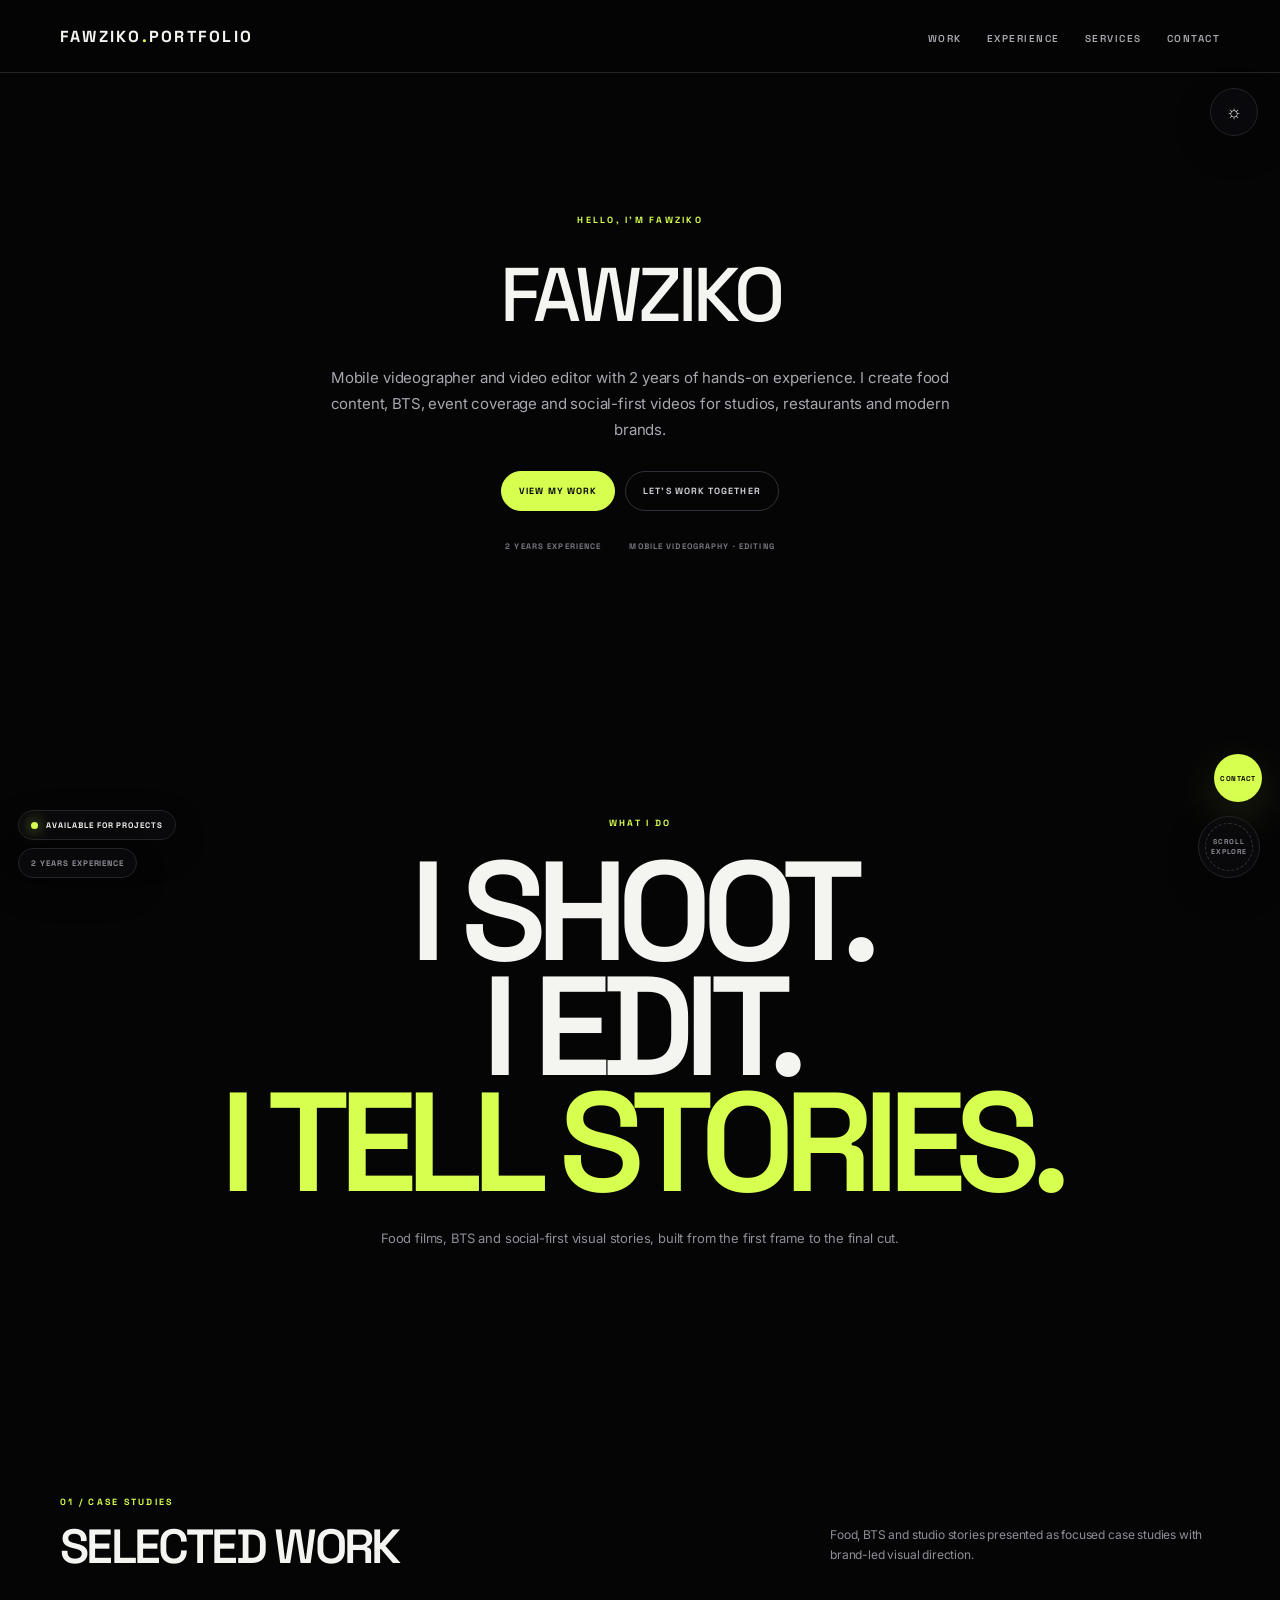
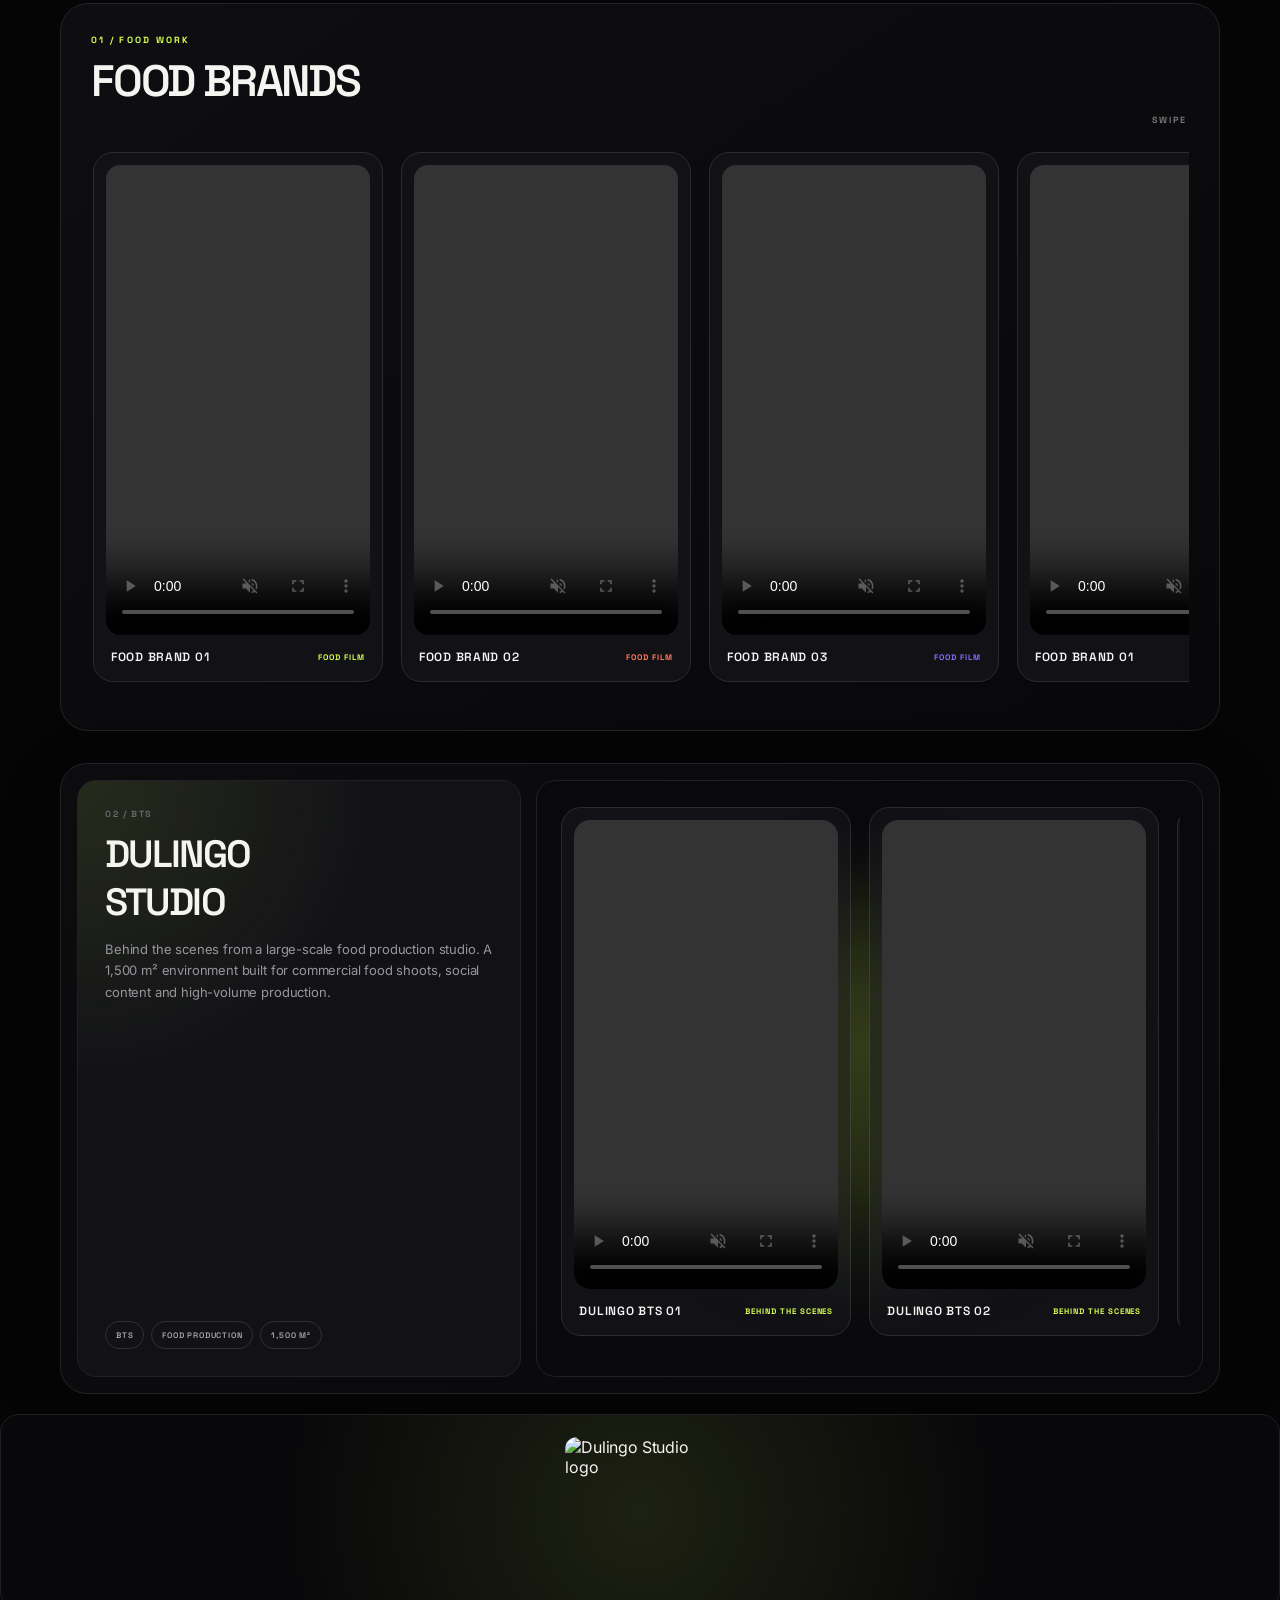
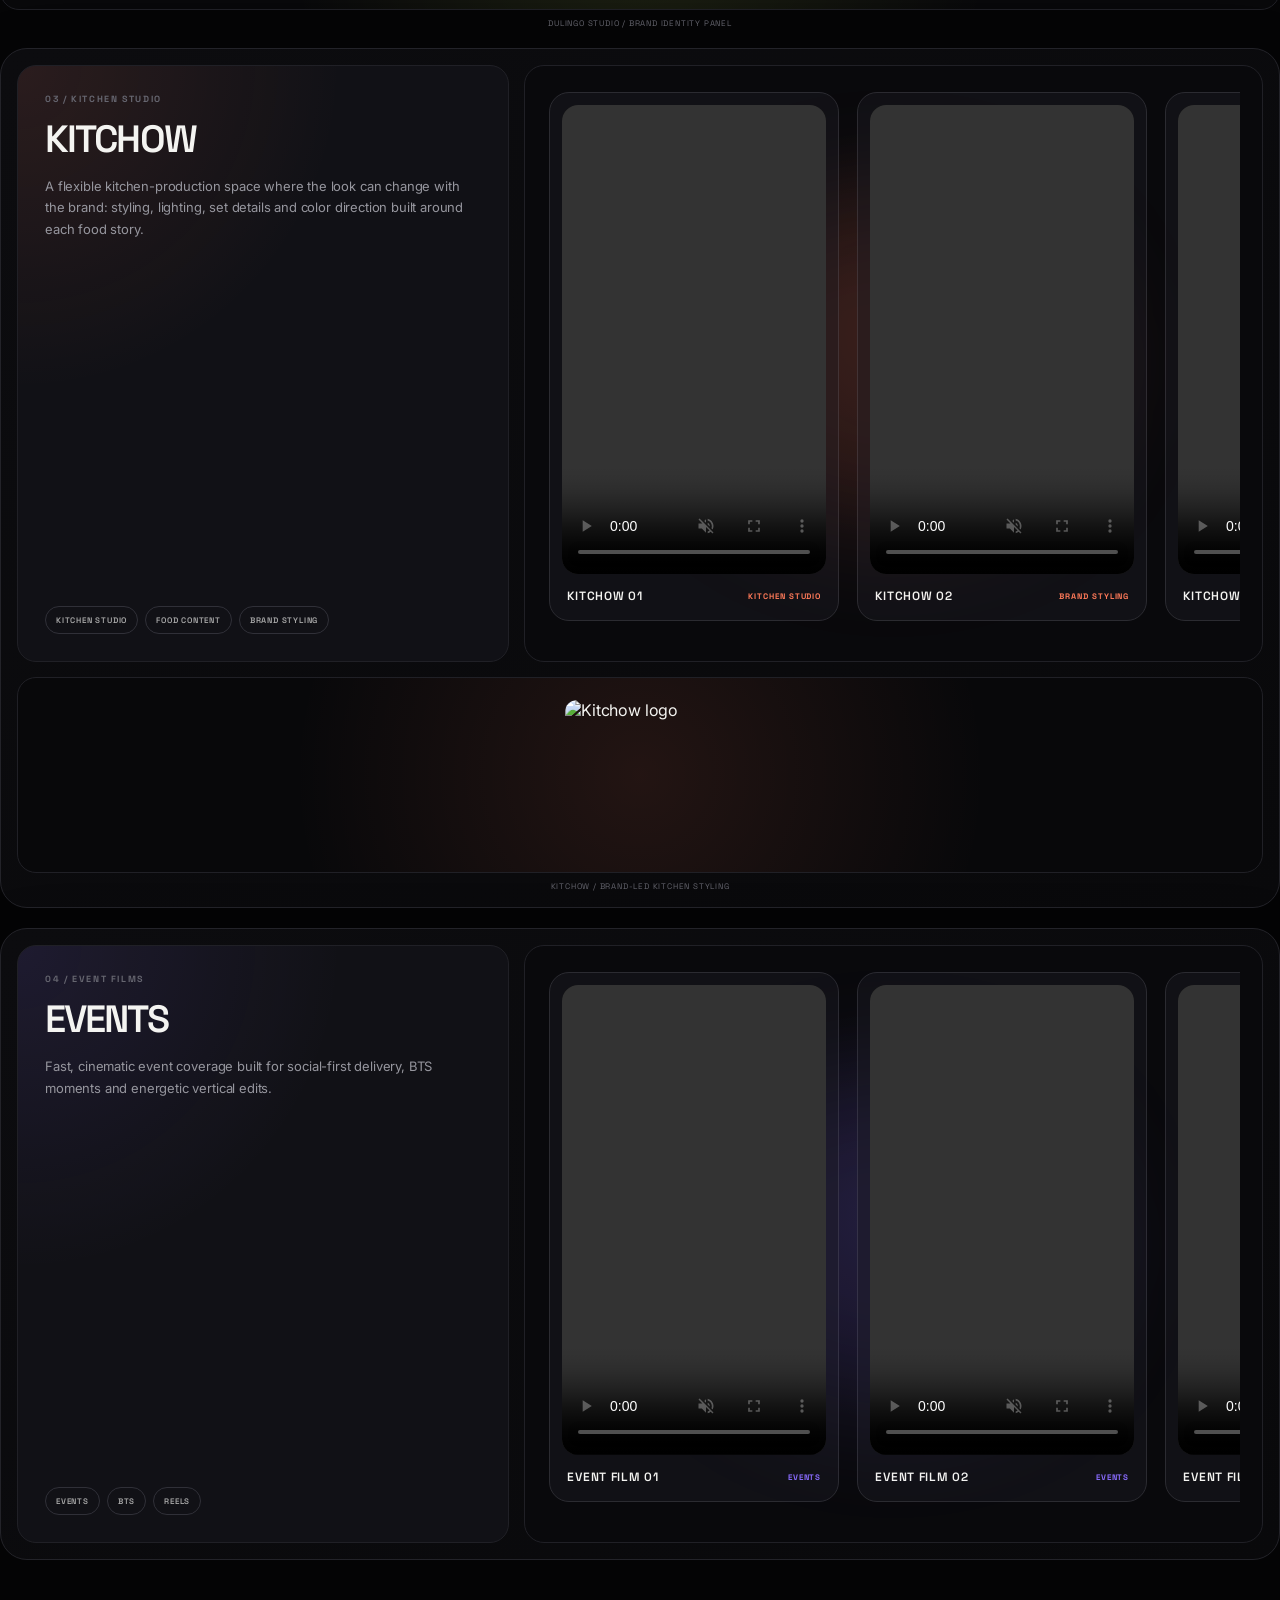
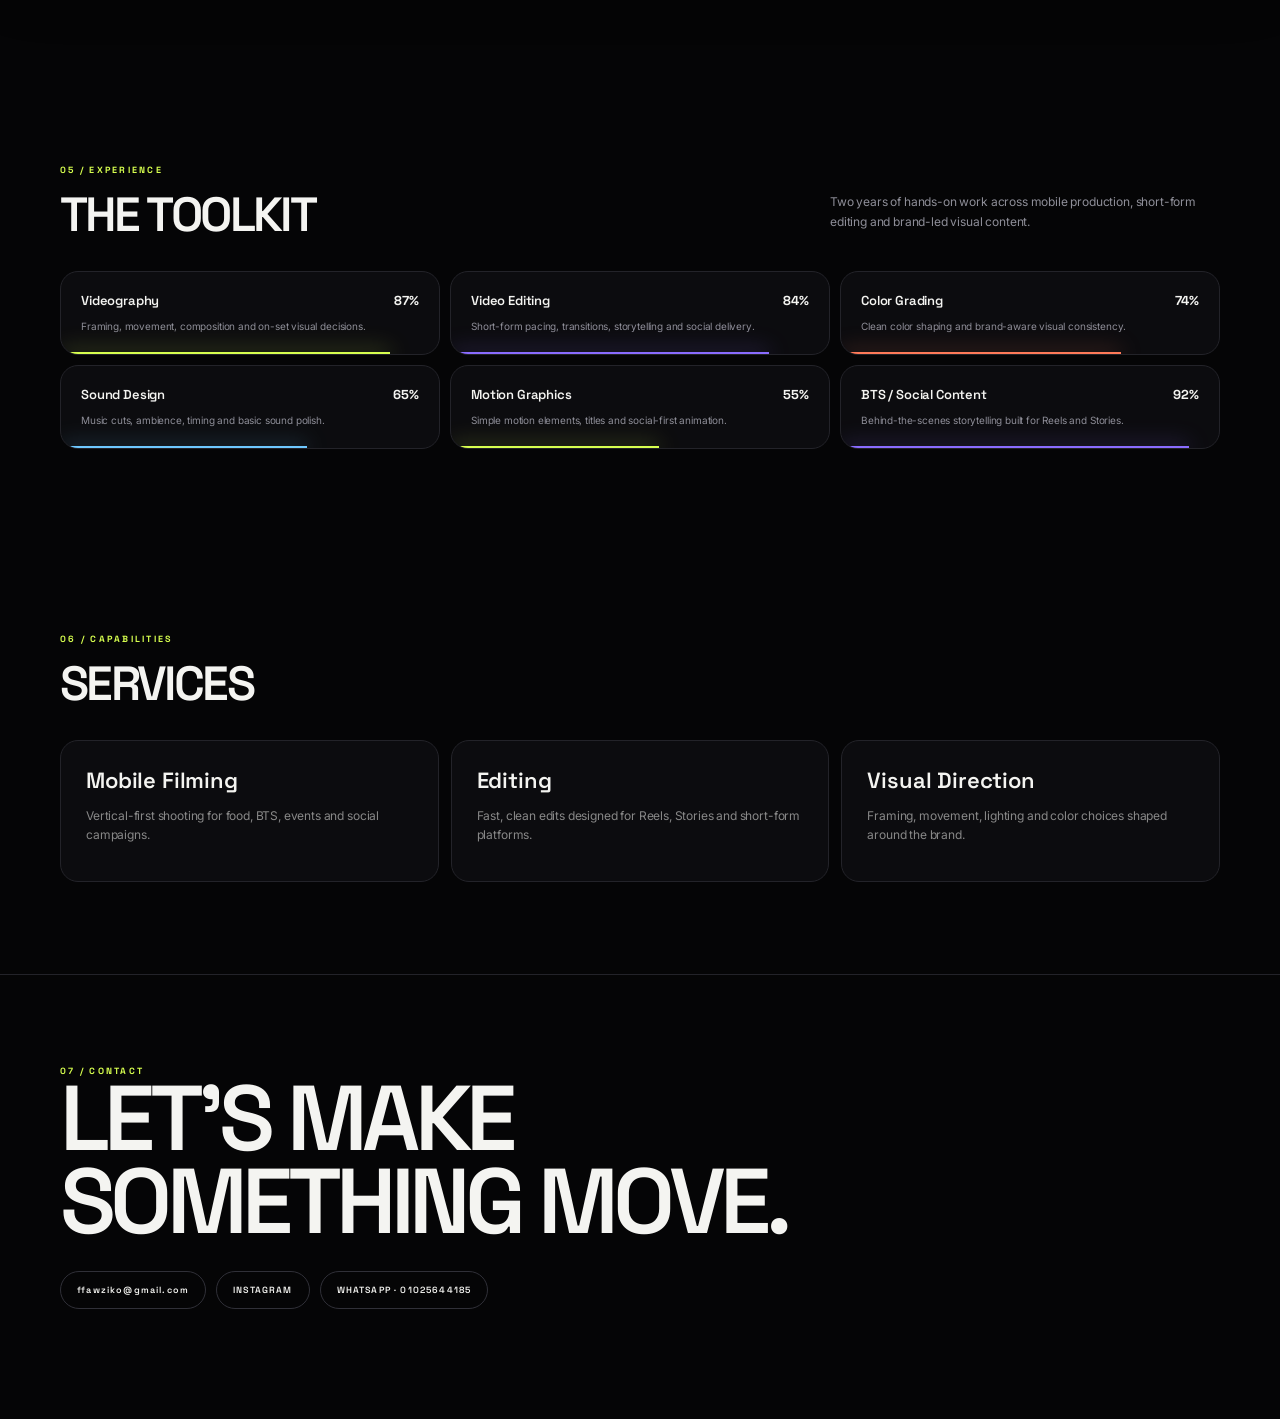
==== index_kitchow_fixed.html @ c3f1c609 "Add files via upload" ====
<!doctype html>
<html lang="en">
<head>
<meta charset="utf-8">
<meta name="viewport" content="width=device-width,initial-scale=1,viewport-fit=cover">
<meta name="theme-color" content="#050506">
<title>FAWZIKO.PORTFOLIO | Visual Creator</title>
<style>
@import url('https://fonts.googleapis.com/css2?family=Inter:wght@400;500;600;700&family=Space+Grotesk:wght@400;500;600;700&display=swap');
:root{--bg:#050506;--surface:#0c0c0f;--surface2:#111116;--line:#232329;--text:#f4f4f1;--muted:#8e8e98;--acid:#d7ff4f;--violet:#8a6cff;--brand:#d7ff4f;--brand-soft:rgba(215,255,79,.10)}
*{box-sizing:border-box}html{scroll-behavior:smooth;background:#050506}body{margin:0;background:#050506;color:var(--text);font-family:"Inter",Arial,sans-serif;letter-spacing:-.01em}body:before{content:"";position:fixed;inset:0;background:#050506;z-index:-10}a{text-decoration:none;color:inherit}.wrap{width:min(1160px,91%);margin:auto}
nav{position:sticky;top:0;z-index:50;background:rgba(5,5,6,.86);backdrop-filter:blur(18px);border-bottom:1px solid var(--line)}nav .wrap{height:72px;display:flex;align-items:center;justify-content:space-between}.logo{font:700 16px "Space Grotesk";letter-spacing:.14em}.logo span{color:var(--acid)}nav a{font:600 10px "Space Grotesk";letter-spacing:.15em;margin-left:25px;color:#a9a9b0}nav a:hover{color:#fff}
.hero{padding:42px 0 64px;display:grid;grid-template-columns:1.1fr .9fr;gap:22px;min-height:calc(100vh - 72px);align-items:stretch}.hero-copy{background:linear-gradient(145deg,#111116,#09090b);border:1px solid var(--line);border-radius:28px;padding:52px;display:flex;flex-direction:column;justify-content:space-between;min-height:620px}.kicker{font:700 9px "Space Grotesk";letter-spacing:.25em;color:var(--acid)}.hero h1{font:700 clamp(62px,8vw,110px) "Space Grotesk";line-height:.82;letter-spacing:-.065em;margin:32px 0 22px}.hero p{max-width:530px;color:#9999a2;line-height:1.7;font-size:15px}.hero-mark{display:flex;align-items:center;gap:11px;color:#aaa;font:600 9px "Space Grotesk";letter-spacing:.16em}.hero-mark i{width:32px;height:32px;border-radius:50%;background:var(--acid);box-shadow:0 0 35px rgba(215,255,79,.14)}.hero-art{border:1px solid var(--line);border-radius:28px;overflow:hidden;background:#0b0b0e;position:relative;min-height:620px}.hero-art img{width:100%;height:100%;object-fit:cover;opacity:.88}.hero-art:after{content:"FAWZIKO.PORTFOLIO";position:absolute;left:20px;bottom:20px;background:rgba(0,0,0,.72);border:1px solid #333;color:#fff;padding:11px 14px;border-radius:999px;font:700 9px "Space Grotesk";letter-spacing:.14em}

.hero-intro{font-size:18px!important;line-height:1.65!important;max-width:560px!important;color:#b7b7bf!important;margin:0 0 28px!important}.hero-actions{display:flex;gap:10px;flex-wrap:wrap}.hero-btn{display:inline-flex;align-items:center;gap:10px;border:1px solid #303038;border-radius:999px;padding:13px 17px;font:700 9px "Space Grotesk";letter-spacing:.12em;color:#cfcfd4;transition:.25s}.hero-btn:hover{transform:translateY(-2px);border-color:#fff;color:#fff}.hero-btn.primary{background:var(--acid);border-color:var(--acid);color:#08080a}.hero-btn.primary:hover{box-shadow:0 12px 35px rgba(215,255,79,.16)}.hero-bottom{display:flex;align-items:end;justify-content:space-between;gap:18px}.hero-exp{display:flex;flex-direction:column;text-align:right}.hero-exp strong{font:700 17px "Space Grotesk";color:#fff}.hero-exp span{font:700 7px "Space Grotesk";letter-spacing:.12em;color:#696970;margin-top:4px}.hero-profile-card{position:absolute;left:22px;right:22px;bottom:22px;padding:18px 20px;border:1px solid rgba(255,255,255,.16);border-radius:18px;background:rgba(5,5,6,.72);backdrop-filter:blur(15px);display:flex;flex-direction:column;gap:7px}.hero-profile-card span{font:700 8px "Space Grotesk";letter-spacing:.18em;color:var(--acid)}.hero-profile-card b{font:600 22px "Space Grotesk";line-height:1.05;letter-spacing:-.03em}.hero-profile-card small{font-size:10px;color:#a1a1a8;line-height:1.5}.hero-floating{position:absolute;top:20px;right:20px;padding:10px 12px;border:1px solid rgba(255,255,255,.16);border-radius:999px;background:rgba(5,5,6,.64);backdrop-filter:blur(12px);font:700 7px "Space Grotesk";letter-spacing:.12em;color:#ddd}.hero-floating i{display:inline-block;width:6px;height:6px;background:var(--acid);border-radius:50%;margin-left:7px;box-shadow:0 0 12px var(--acid)}
.hero-profile{padding:0;background:radial-gradient(circle at 85% 15%,rgba(215,255,79,.12),transparent 28%),linear-gradient(145deg,#111116,#09090b);display:flex;align-items:stretch}.profile-inner{padding:44px;display:flex;flex-direction:column;justify-content:center;width:100%}.profile-label{font:700 9px "Space Grotesk";letter-spacing:.24em;color:var(--acid);margin-bottom:22px}.profile-inner h2{font:600 clamp(38px,4.2vw,62px) "Space Grotesk";line-height:.94;letter-spacing:-.055em;margin:0 0 20px}.profile-inner p{max-width:420px;color:#9999a2;line-height:1.7;font-size:13px;margin:0 0 28px}.profile-list{border-top:1px solid var(--line)}.profile-list div{display:flex;align-items:center;gap:16px;padding:15px 0;border-bottom:1px solid var(--line)}.profile-list span{font:700 8px "Space Grotesk";color:#666670;letter-spacing:.12em}.profile-list b{font:600 10px "Space Grotesk";letter-spacing:.12em}.profile-meta{display:flex;justify-content:space-between;gap:12px;margin-top:25px;color:#666670;font:700 7px "Space Grotesk";letter-spacing:.12em}.profile-meta span:last-child{color:var(--acid)}
@media(max-width:800px){.profile-inner{padding:34px}.profile-inner h2{font-size:42px}.profile-meta{flex-direction:column}.hero-profile{min-height:500px}}

@media(max-width:800px){.hero-copy{min-height:500px}.hero-intro{font-size:16px!important}.hero h1{font-size:52px}.hero-bottom{align-items:center}.hero-profile-card b{font-size:19px}}
section{padding:92px 0}.section-head{display:flex;justify-content:space-between;align-items:end;margin-bottom:26px}.section-head h2{font:600 48px "Space Grotesk";letter-spacing:-.055em;margin:8px 0 0}.section-head p{max-width:390px;color:var(--muted);font-size:12px;line-height:1.7}.case{background:linear-gradient(145deg,#0c0c0f,#09090b);border:1px solid var(--line);border-radius:27px;padding:16px;margin:20px 0;box-shadow:0 20px 65px rgba(0,0,0,.22);overflow:hidden;transition:background .45s ease,border-color .45s ease}.case[data-brand="dulingo"]{--brand:#d7ff4f;--brand-soft:rgba(215,255,79,.11)}.case[data-brand="kitchow"]{--brand:#ff7a59;--brand-soft:rgba(255,122,89,.11)}.case[data-brand="events"]{--brand:#8a6cff;--brand-soft:rgba(138,108,255,.11)}.case-top{display:grid;grid-template-columns:.8fr 1.2fr;gap:15px;align-items:stretch}.case-info{padding:27px;background:radial-gradient(circle at 0 0,var(--brand-soft),transparent 42%),var(--surface2);border:1px solid #202026;border-radius:19px;display:flex;flex-direction:column;justify-content:space-between}.case-info h3{font:600 38px "Space Grotesk";letter-spacing:-.05em;margin:10px 0}.case-info p{color:#96969e;line-height:1.65;font-size:13px}.case-number{font:700 9px "Space Grotesk";letter-spacing:.18em;color:#666670}.stats{display:grid;grid-template-columns:repeat(3,1fr);gap:8px;margin-top:10px}.stat{padding:13px;border:1px solid var(--line);border-radius:13px;background:#0a0a0d}.stat b{display:block;font:700 18px "Space Grotesk"}.stat span{font-size:8px;color:#707078;letter-spacing:.09em}.tags{display:flex;flex-wrap:wrap;gap:7px;margin-top:15px}.tags span{font:600 8px "Space Grotesk";letter-spacing:.1em;padding:8px 10px;border-radius:999px;border:1px solid #303038;color:#aaa}
.media-stage{position:relative;min-height:430px;border-radius:20px;background:radial-gradient(circle at 50% 45%,var(--brand-soft),transparent 42%),#09090c;border:1px solid #202026;overflow:hidden;display:flex;align-items:center;justify-content:center}.media-stage:before{content:"";position:absolute;width:58%;height:58%;border-radius:50%;background:var(--brand-soft);filter:blur(55px)}.media-frame{position:relative;z-index:2;width:92%;aspect-ratio:16/9;border-radius:15px;overflow:hidden;background:#050506;border:1px solid #2a2a31;box-shadow:0 25px 70px rgba(0,0,0,.42)}.media-frame video{width:100%;height:100%;object-fit:cover;display:block}.media-controls{position:absolute;z-index:5;left:16px;right:16px;bottom:16px;display:flex;justify-content:space-between;pointer-events:none}.media-controls button{pointer-events:auto;width:42px;height:42px;border-radius:50%;border:1px solid rgba(255,255,255,.35);background:rgba(0,0,0,.65);color:#fff;font-size:24px;cursor:pointer;backdrop-filter:blur(8px)}.media-controls button:hover{border-color:var(--brand);box-shadow:0 0 24px var(--brand-soft)}.media-count{position:absolute;z-index:4;right:16px;top:16px;font:700 8px "Space Grotesk";letter-spacing:.16em;color:#fff;background:rgba(0,0,0,.62);padding:8px 10px;border-radius:999px}.media-label{position:absolute;left:16px;top:16px;z-index:4;font:700 8px "Space Grotesk";letter-spacing:.16em;color:#aaa;background:rgba(0,0,0,.52);padding:8px 10px;border-radius:999px}.logo-panel{margin-top:15px;padding:22px;border:1px solid #202026;border-radius:19px;background:radial-gradient(circle at 50% 50%,var(--brand-soft),transparent 55%),#08080a;display:flex;align-items:center;justify-content:center;min-height:190px;transition:background .45s ease}.logo-panel img{display:block;width:150px;height:150px;max-width:75%;max-height:150px;object-fit:contain;border-radius:12px}.logo-note{margin:8px 2px 0;color:#64646d;text-align:center;font-size:8px;letter-spacing:.1em;font-family:"Space Grotesk"}
.logo-panel{margin-top:15px;padding:22px;border:1px solid #202026;border-radius:19px;background:radial-gradient(circle at 50% 50%,var(--brand-soft),transparent 55%),#08080a;display:flex;align-items:center;justify-content:center;min-height:190px;transition:background .45s ease}.logo-panel img{display:block;width:150px;height:150px;max-width:75%;max-height:150px;object-fit:contain;border-radius:12px}.logo-note{margin:8px 2px 0;color:#64646d;text-align:center;font-size:8px;letter-spacing:.1em;font-family:"Space Grotesk"}
.food{background:linear-gradient(145deg,#0e0e12,#08080a);border:1px solid var(--line);border-radius:28px;padding:30px;margin-bottom:32px}.food h2{font:600 44px "Space Grotesk";letter-spacing:-.05em;margin:7px 0}.food>p{color:#999;max-width:620px;line-height:1.7}.brand-grid{display:grid;grid-template-columns:repeat(4,1fr);gap:12px;margin-top:22px}.brand-card{border:1px solid #2b2b31;background:#111116;color:#fff;min-height:180px;border-radius:18px;padding:19px;cursor:pointer;text-align:left;display:flex;flex-direction:column;justify-content:space-between;transition:.25s}.brand-card:hover{transform:translateY(-4px);border-color:var(--brand);box-shadow:0 18px 45px var(--brand-soft)}.brand-card img{width:100%;height:86px;object-fit:contain;border-radius:12px;background:#0a0a0d}.brand-card small{font:600 8px "Space Grotesk";letter-spacing:.15em;color:#85858d}
.services{display:grid;grid-template-columns:repeat(3,1fr);gap:12px}.service{padding:25px;border:1px solid var(--line);background:#0c0c0f;border-radius:18px}.service b{font:600 22px "Space Grotesk"}.service p{color:#888;line-height:1.6;font-size:12px}.contact{border-top:1px solid var(--line);padding:90px 0 110px}.contact h2{font:600 clamp(48px,8vw,92px) "Space Grotesk";line-height:.9;letter-spacing:-.06em;margin:0 0 28px}.contact-links{display:flex;gap:10px;flex-wrap:wrap}.contact-links a{border:1px solid #303038;border-radius:999px;padding:12px 16px;font:600 9px "Space Grotesk";letter-spacing:.13em}.contact-links a:hover{border-color:#fff}
.brand-modal{position:fixed;inset:0;z-index:100;display:none;align-items:center;justify-content:center;padding:20px}.brand-modal.open{display:flex}.brand-modal-backdrop{position:absolute;inset:0;background:rgba(0,0,0,.88);backdrop-filter:blur(14px)}.brand-modal-card{position:relative;width:min(1000px,96vw);max-height:90vh;overflow:auto;background:#0d0d11;border:1px solid #2b2b32;border-radius:25px;padding:28px}.brand-modal-card h2{font:600 44px "Space Grotesk";margin:8px 0 22px}.modal-close{position:absolute;right:18px;top:14px;border:0;background:#1c1c21;color:#fff;width:38px;height:38px;border-radius:50%;font-size:25px;cursor:pointer}.modal-videos{display:grid;grid-template-columns:repeat(2,1fr);gap:15px}@media(max-width:800px){nav .links{display:none}.hero{grid-template-columns:1fr;padding-top:28px;min-height:auto}.hero-copy,.hero-art{min-height:440px}.hero-copy{padding:34px}.hero h1{font-size:64px}.case-top{grid-template-columns:1fr}.brand-grid{grid-template-columns:repeat(2,1fr)}.services{grid-template-columns:1fr}.section-head{display:block}.section-head h2{font-size:39px}.contact h2{font-size:52px}.modal-videos{grid-template-columns:1fr}.media-stage{min-height:300px}}

/* Floating UI + theme switch */
.theme-toggle{position:fixed;right:22px;top:88px;z-index:100;width:48px;height:48px;border:1px solid var(--line);border-radius:50%;background:rgba(12,12,15,.82);backdrop-filter:blur(14px);color:var(--text);display:grid;place-items:center;cursor:pointer;box-shadow:0 12px 35px rgba(0,0,0,.25);transition:.3s}
.theme-toggle:hover{transform:translateY(-2px);border-color:var(--brand)}
.theme-icon{font-size:18px;line-height:1}
.float-stack{position:fixed;left:18px;bottom:22px;z-index:80;display:flex;flex-direction:column;gap:8px;align-items:flex-start}
.float-pill{display:flex;align-items:center;gap:8px;padding:9px 12px;border:1px solid var(--line);border-radius:999px;background:rgba(12,12,15,.78);backdrop-filter:blur(14px);font:700 8px "Space Grotesk";letter-spacing:.12em;color:var(--muted);box-shadow:0 12px 35px rgba(0,0,0,.2)}
.float-pill b{color:var(--text)}.float-dot{width:7px;height:7px;border-radius:50%;background:var(--acid);box-shadow:0 0 14px var(--acid)}
.scroll-orbit{position:fixed;right:20px;bottom:22px;z-index:80;width:62px;height:62px;border-radius:50%;border:1px solid var(--line);background:rgba(12,12,15,.72);backdrop-filter:blur(12px);display:grid;place-items:center;box-shadow:0 12px 35px rgba(0,0,0,.22)}
.scroll-orbit span{font:700 7px "Space Grotesk";letter-spacing:.14em;color:var(--muted);text-align:center;line-height:1.4}.scroll-orbit:before{content:"";position:absolute;inset:6px;border:1px dashed #333;border-radius:50%;animation:spin 12s linear infinite}@keyframes spin{to{transform:rotate(360deg)}}
.float-contact{position:fixed;right:18px;bottom:98px;z-index:80;width:48px;height:48px;border-radius:50%;background:var(--acid);color:#070708;display:grid;place-items:center;font:700 7px "Space Grotesk";letter-spacing:.08em;box-shadow:0 15px 45px rgba(215,255,79,.15);transition:.3s}.float-contact:hover{transform:translateY(-3px) scale(1.04)}
.skills{display:grid;grid-template-columns:repeat(3,1fr);gap:10px}.skill{border:1px solid var(--line);border-radius:18px;padding:20px;background:var(--surface);position:relative;overflow:hidden}.skill:after{content:"";position:absolute;left:0;bottom:0;height:2px;width:var(--pct);background:var(--brand);box-shadow:0 0 22px var(--brand)}.skill-top{display:flex;justify-content:space-between;gap:10px}.skill b{font:600 13px "Space Grotesk"}.skill strong{font:700 13px "Space Grotesk"}.skill p{margin:10px 0 0;color:var(--muted);font-size:10px;line-height:1.5}
.light{--bg:#f3f1eb;--surface:#fff;--surface2:#f8f7f2;--line:#d7d4cc;--text:#17171a;--muted:#68686d;--acid:#7d9d00;--violet:#7359df;--brand:#7d9d00;--brand-soft:rgba(125,157,0,.11)}
body.light{background:var(--bg);color:var(--text)}body.light:before{background:var(--bg)}body.light nav{background:rgba(243,241,235,.86)}body.light .hero-copy,body.light .case,body.light .service,body.light .skill,body.light .food,body.light .brand-card{background:var(--surface)}body.light .hero-art{background:#e8e5dc}body.light .media-stage{background:radial-gradient(circle at 50% 45%,var(--brand-soft),transparent 42%),#eceae4}body.light .float-pill,body.light .scroll-orbit,body.light .theme-toggle{background:rgba(255,255,255,.82)}body.light .float-contact{color:#fff;background:#17171a}.light .kicker{color:var(--brand)}
@media(max-width:760px){.theme-toggle{right:14px;top:80px}.float-stack{left:10px;bottom:14px}.scroll-orbit{right:10px;bottom:14px;width:54px;height:54px}.float-contact{right:10px;bottom:78px}.skills{grid-template-columns:1fr 1fr}}
@media(max-width:520px){.skills{grid-template-columns:1fr}.float-pill:nth-child(2){display:none}.scroll-orbit{display:none}}


<script>(function(){try{if(localStorage.getItem("fawziko-theme")==="light")document.documentElement.classList.add("prelight")}catch(e){}})();</script>
<style>
html,body,nav,.hero-copy,.hero-art,.case,.case-info,.media-stage,.logo-panel,.food,.brand-card,.service,.skill,.float-pill,.scroll-orbit,.theme-toggle,.contact,.brand-modal-card{transition:background-color .45s ease,color .45s ease,border-color .45s ease,box-shadow .45s ease,opacity .35s ease}
body{overflow-x:hidden}
html.prelight body{background:#f3f1eb;color:#17171a}
html.prelight body:before{background:#f3f1eb}
.reveal{opacity:0;transform:translateY(18px);transition:opacity .7s ease,transform .7s ease}
.reveal.is-visible{opacity:1;transform:none}
@media(prefers-reduced-motion:reduce){html{scroll-behavior:auto!important}.reveal{opacity:1;transform:none;transition:none!important}*,*::before,*::after{animation:none!important;transition:none!important}}

/* Horizontal swipe carousel */
.brand-carousel,.case-carousel{display:flex;grid-template-columns:none;gap:18px;overflow-x:auto;overflow-y:hidden;padding:4px 2px 18px;scroll-snap-type:x mandatory;scroll-behavior:smooth;-webkit-overflow-scrolling:touch;cursor:grab;scrollbar-width:none}
.brand-carousel::-webkit-scrollbar,.case-carousel::-webkit-scrollbar{display:none}
.brand-carousel:active,.case-carousel:active{cursor:grabbing}
.brand-carousel .native-card,.case-carousel .native-card{flex:0 0 min(320px,78vw);scroll-snap-align:start}
.carousel-head{display:flex;justify-content:flex-end;align-items:center;gap:10px;margin:-2px 2px 12px;color:#777;font:700 9px "Space Grotesk";letter-spacing:.22em}
.carousel-head b{font-size:22px;font-weight:400;color:var(--brand,#d7ff4f);line-height:1}
@media(max-width:800px){.brand-carousel .native-card,.case-carousel .native-card{flex-basis:76vw}.brand-carousel,.case-carousel{gap:14px}}

/* Horizontal touch carousel */
.brand-carousel,.case-carousel{display:flex!important;grid-template-columns:none!important;gap:18px!important;overflow-x:auto!important;overflow-y:hidden!important;scroll-snap-type:x mandatory!important;scroll-behavior:smooth!important;touch-action:pan-x!important;-webkit-overflow-scrolling:touch!important;padding:4px 2px 18px!important;cursor:grab!important}
.brand-carousel:active,.case-carousel:active{cursor:grabbing!important}
.brand-carousel .native-card,.case-carousel .native-card{flex:0 0 min(78vw,310px)!important;width:min(78vw,310px)!important;scroll-snap-align:center!important}
.brand-carousel::-webkit-scrollbar,.case-carousel::-webkit-scrollbar{height:4px}.brand-carousel::-webkit-scrollbar-thumb{background:#333;border-radius:99px}
@media(min-width:801px){.brand-carousel .native-card,.case-carousel .native-card{flex-basis:290px!important;width:290px!important}}
@media(max-width:800px){.brand-carousel,.case-carousel{margin-right:-2px!important}.brand-carousel .native-card,.case-carousel .native-card{flex-basis:76vw!important;width:76vw!important}}
</style>

<style>
nav a{position:relative;transition:color .25s ease}
nav a:after{content:"";position:absolute;left:0;right:0;bottom:-8px;height:1px;background:var(--brand);transform:scaleX(0);transform-origin:center;transition:transform .25s ease}
nav a:hover:after{transform:scaleX(1)}
.float-pill,.scroll-orbit,.float-contact{will-change:transform}
.float-pill{animation:floatSoft 5s ease-in-out infinite}
.float-pill:nth-child(2){animation-delay:-2.5s}
@keyframes floatSoft{0%,100%{transform:translateY(0)}50%{transform:translateY(-4px)}}
@media(prefers-reduced-motion:reduce){.float-pill{animation:none}}
.statement{padding:150px 0 145px}.statement-inner{text-align:center}.statement h2{font:600 clamp(62px,11vw,150px) "Space Grotesk";line-height:.82;letter-spacing:-.075em;margin:25px 0 30px}.statement h2 span{color:var(--brand)}.statement p{color:var(--muted);font-size:13px}.modal-videos{display:grid;grid-template-columns:repeat(2,1fr);gap:15px}.modal-videos .media-frame{width:100%;aspect-ratio:16/9}.reveal{opacity:0;transform:translateY(18px);transition:opacity .65s ease,transform .65s ease}.reveal.is-visible{opacity:1;transform:none}@media(max-width:800px){.media-stage{min-height:300px}.statement{padding:105px 0}.statement h2{font-size:58px}.modal-videos{grid-template-columns:1fr}}

/* NATIVE VIDEO REVIEW: vertical, in-site playback */
.hero-simple{min-height:66vh;display:flex;align-items:center;justify-content:center;position:relative;padding:70px 0 45px}
.hero-simple-inner{width:min(900px,100%);text-align:center;padding:20px}.hero-simple .kicker{margin-bottom:20px}.hero-name{font:500 clamp(34px,7vw,76px) "Space Grotesk";letter-spacing:-.055em;margin-bottom:22px}.hero-simple-inner p{max-width:650px;margin:0 auto 28px;color:#a7a7b0;line-height:1.75;font-size:15px}.hero-simple .hero-actions{justify-content:center}.hero-simple-meta{display:flex;justify-content:center;gap:28px;margin-top:30px;color:#777780;font:700 8px "Space Grotesk";letter-spacing:.14em;flex-wrap:wrap}
.statement{padding:150px 0 145px;text-align:center}.statement-inner{max-width:900px;margin:auto}.statement h2{font:600 clamp(62px,11vw,150px) "Space Grotesk";line-height:.82;letter-spacing:-.075em;margin:25px 0 30px}.statement h2 span{color:var(--brand)}.statement p{color:var(--muted);font-size:13px}
.brand-grid{display:grid;grid-template-columns:repeat(3,1fr);gap:14px}.native-card{border:1px solid #2b2b31;background:#111116;border-radius:20px;padding:12px;overflow:hidden;transition:transform .3s ease,border-color .3s ease,box-shadow .3s ease}.native-card:hover{transform:translateY(-5px);border-color:var(--brand);box-shadow:0 18px 50px var(--brand-soft)}.native-card .video-wrap{position:relative;border-radius:14px;overflow:hidden;background:#050506;aspect-ratio:9/16}.native-card video{width:100%;height:100%;display:block;object-fit:cover;background:#050506}.native-card .card-meta{padding:14px 5px 4px;display:flex;justify-content:space-between;align-items:center;gap:10px}.native-card .card-meta b{font:600 12px "Space Grotesk";letter-spacing:.06em}.native-card .card-meta span{font:700 8px "Space Grotesk";letter-spacing:.12em;color:var(--brand)}
.case .media-stage.vertical-stage{min-height:0;padding:22px}.case .vertical-stage .native-single{width:min(340px,88%);aspect-ratio:9/16;border-radius:20px;overflow:hidden;background:#050506;border:1px solid #2a2a31;box-shadow:0 25px 70px rgba(0,0,0,.42)}.case .vertical-stage .native-single video{width:100%;height:100%;object-fit:cover;display:block;background:#050506}.native-note{margin-top:10px;text-align:center;color:#686870;font:700 8px "Space Grotesk";letter-spacing:.1em}
.no-external{color:var(--muted);font-size:10px;line-height:1.5;margin-top:12px}.video-pair{display:grid;grid-template-columns:repeat(2,1fr);gap:12px}.video-pair .pair-item{aspect-ratio:9/16;border-radius:14px;overflow:hidden;background:#050506;border:1px solid #292930}.video-pair video{width:100%;height:100%;object-fit:cover;display:block}
@media(max-width:800px){.hero-simple{min-height:62vh;padding-top:45px}.hero-name{font-size:48px}.statement{padding:105px 0}.statement h2{font-size:58px}.brand-grid{grid-template-columns:1fr}.case .vertical-stage .native-single{width:min(310px,86%)}.video-pair{grid-template-columns:1fr 1fr}}
</style>
<style>
.case-carousel{width:100%;display:flex;gap:16px;overflow-x:hidden;overflow-y:hidden;padding:8px 4px 16px;scrollbar-width:none;touch-action:pan-x;}
.case-carousel .native-card{flex:0 0 min(72vw,300px);scroll-snap-align:center;}
.case-carousel .video-wrap{aspect-ratio:9/16;overflow:hidden;border-radius:16px;background:#050506;}
.case-carousel .video-wrap video{width:100%;height:100%;object-fit:cover;display:block;}
@media(min-width:801px){.case-carousel .native-card{flex-basis:250px;}}
</style></head>
<body>
<button class="theme-toggle" id="themeToggle" aria-label="Toggle light and dark mode"><span class="theme-icon" id="themeIcon">☼</span></button>
<div class="float-stack"><div class="float-pill"><span class="float-dot"></span><b>AVAILABLE FOR PROJECTS</b></div><div class="float-pill">2 YEARS EXPERIENCE</div></div><a class="float-contact" href="#contact" aria-label="Contact">CONTACT</a><div class="scroll-orbit"><span>SCROLL<br>EXPLORE</span></div>
<nav><div class="wrap"><div class="logo">FAWZIKO<span>.</span>PORTFOLIO</div><div class="links"><a href="#work">WORK</a><a href="#skills">EXPERIENCE</a><a href="#services">SERVICES</a><a href="#contact">CONTACT</a></div></div></nav>
<main>
<section class="hero-simple wrap" id="home">
  <div class="hero-simple-inner">
    <div class="kicker">HELLO, I’M FAWZIKO</div>
    <div class="hero-name">FAWZIKO</div>
    <p>Mobile videographer and video editor with 2 years of hands-on experience. I create food content, BTS, event coverage and social-first videos for studios, restaurants and modern brands.</p>
    <div class="hero-actions"><a class="hero-btn primary" href="#work">VIEW MY WORK</a><a class="hero-btn" href="#contact">LET’S WORK TOGETHER</a></div>
    <div class="hero-simple-meta"><span>2 YEARS EXPERIENCE</span><span>MOBILE VIDEOGRAPHY · EDITING</span></div>
  </div>
</section>
<section class="statement"><div class="wrap statement-inner"><div class="kicker">WHAT I DO</div><h2>I SHOOT.<br>I EDIT.<br><span>I TELL STORIES.</span></h2><p>Food films, BTS and social-first visual stories, built from the first frame to the final cut.</p></div></section>
<section id="work"><div class="wrap"><div class="section-head"><div><div class="kicker">01 / CASE STUDIES</div><h2>SELECTED WORK</h2></div><p>Food, BTS and studio stories presented as focused case studies with brand-led visual direction.</p></div>
<div class="food"><div class="kicker">01 / FOOD WORK</div><h2>FOOD BRANDS</h2><div class="carousel-head"><span>SWIPE</span></div><div class="brand-grid brand-carousel">
<article class="native-card" style="--brand:#d7ff4f"><div class="video-wrap"><video controls playsinline muted autoplay loop preload="metadata"><source src="videos/food-01.mov" type="video/quicktime"><source src="videos/food-01.mp4" type="video/mp4"></video></div><div class="card-meta"><b>FOOD BRAND 01</b><span>FOOD FILM</span></div></article>
<article class="native-card" style="--brand:#ff7a59"><div class="video-wrap"><video controls playsinline muted autoplay loop preload="metadata"><source src="videos/food-02.mov" type="video/quicktime"><source src="videos/food-02.mp4" type="video/mp4"></video></div><div class="card-meta"><b>FOOD BRAND 02</b><span>FOOD FILM</span></div></article>
<article class="native-card" style="--brand:#8a6cff"><div class="video-wrap"><video controls playsinline muted autoplay loop preload="metadata"><source src="videos/food-03.mov" type="video/quicktime"><source src="videos/food-03.mp4" type="video/mp4"></video></div><div class="card-meta"><b>FOOD BRAND 03</b><span>FOOD FILM</span></div></article>
</div></div>
<article class="case" data-brand="dulingo"><div class="case-top"><div class="case-info"><div><div class="case-number">02 / BTS</div><h3>DULINGO<br>STUDIO</h3><p>Behind the scenes from a large-scale food production studio. A 1,500 m² environment built for commercial food shoots, social content and high-volume production.</p></div><div><div class="tags"><span>BTS</span><span>FOOD PRODUCTION</span><span>1,500 M²</span></div></div></div><div class="media-stage vertical-stage"><div class="case-carousel auto-carousel" data-carousel="dulingo"><article class="native-card" style="--brand:#d7ff4f"><div class="video-wrap"><video controls playsinline muted autoplay loop preload="metadata"><source src="videos/dulingo.mov" type="video/quicktime"><source src="videos/dulingo.mp4" type="video/mp4"></video></div><div class="card-meta"><b>DULINGO BTS 01</b><span>BEHIND THE SCENES</span></div></article><article class="native-card" style="--brand:#d7ff4f"><div class="video-wrap"><video controls playsinline muted autoplay loop preload="metadata"><source src="videos/dulingo-02.mov" type="video/quicktime"><source src="videos/dulingo-02.mp4" type="video/mp4"></video></div><div class="card-meta"><b>DULINGO BTS 02</b><span>BEHIND THE SCENES</span></div></article><article class="native-card" style="--brand:#d7ff4f"><div class="video-wrap"><video controls playsinline muted autoplay loop preload="metadata"><source src="videos/dulingo-03.mov" type="video/quicktime"><source src="videos/dulingo-03.mp4" type="video/mp4"></video></div><div class="card-meta"><b>DULINGO BTS 03</b><span>BEHIND THE SCENES</span></div></article></div></div></div></div></div><div class="logo-panel"><img src="assets/logos/dulingo.svg" alt="Dulingo Studio logo"></div><div class="logo-note">DULINGO STUDIO / BRAND IDENTITY PANEL</div></article>
<article class="case" data-brand="kitchow"><div class="case-top"><div class="case-info"><div><div class="case-number">03 / KITCHEN STUDIO</div><h3>KITCHOW</h3><p>A flexible kitchen-production space where the look can change with the brand: styling, lighting, set details and color direction built around each food story.</p></div><div class="tags"><span>KITCHEN STUDIO</span><span>FOOD CONTENT</span><span>BRAND STYLING</span></div></div><div class="media-stage vertical-stage"><div class="case-carousel auto-carousel" data-carousel="kitchow"><article class="native-card" style="--brand:#ff7a59"><div class="video-wrap"><video controls playsinline muted autoplay loop preload="metadata"><source src="videos/kitchow.mov" type="video/quicktime"><source src="videos/kitchow.MP4" type="video/mp4"></video></div><div class="card-meta"><b>KITCHOW 01</b><span>KITCHEN STUDIO</span></div></article><article class="native-card" style="--brand:#ff7a59"><div class="video-wrap"><video controls playsinline muted autoplay loop preload="metadata"><source src="videos/kitchow-02.mov" type="video/quicktime"><source src="videos/kitchow-02.mp4" type="video/mp4"></video></div><div class="card-meta"><b>KITCHOW 02</b><span>BRAND STYLING</span></div></article><article class="native-card" style="--brand:#ff7a59"><div class="video-wrap"><video controls playsinline muted autoplay loop preload="metadata"><source src="videos/kitchow-03.mov" type="video/quicktime"><source src="videos/kitchow-03.mp4" type="video/mp4"></video></div><div class="card-meta"><b>KITCHOW 03</b><span>FOOD CONTENT</span></div></article></div></div></div></div></div><div class="logo-panel"><img src="assets/logos/kitchow.svg" alt="Kitchow logo"></div><div class="logo-note">KITCHOW / BRAND-LED KITCHEN STYLING</div></article>
<article class="case" data-brand="events"><div class="case-top"><div class="case-info"><div><div class="case-number">04 / EVENT FILMS</div><h3>EVENTS</h3><p>Fast, cinematic event coverage built for social-first delivery, BTS moments and energetic vertical edits.</p></div><div class="tags"><span>EVENTS</span><span>BTS</span><span>REELS</span></div></div><div class="media-stage vertical-stage"><div class="case-carousel auto-carousel" data-carousel="events"><article class="native-card" style="--brand:#8a6cff"><div class="video-wrap"><video controls playsinline muted autoplay loop preload="metadata"><source src="videos/events.mov" type="video/quicktime"><source src="videos/events.mp4" type="video/mp4"></video></div><div class="card-meta"><b>EVENT FILM 01</b><span>EVENTS</span></div></article><article class="native-card" style="--brand:#8a6cff"><div class="video-wrap"><video controls playsinline muted autoplay loop preload="metadata"><source src="videos/events-02.mov" type="video/quicktime"><source src="videos/events-02.mp4" type="video/mp4"></video></div><div class="card-meta"><b>EVENT FILM 02</b><span>EVENTS</span></div></article><article class="native-card" style="--brand:#8a6cff"><div class="video-wrap"><video controls playsinline muted autoplay loop preload="metadata"><source src="videos/events-03.mov" type="video/quicktime"><source src="videos/events-03.mp4" type="video/mp4"></video></div><div class="card-meta"><b>EVENT FILM 03</b><span>EVENTS</span></div></article></div></div></div></div></div></article>
</div></section>
<section id="skills"><div class="wrap"><div class="section-head"><div><div class="kicker">05 / EXPERIENCE</div><h2>THE TOOLKIT</h2></div><p>Two years of hands-on work across mobile production, short-form editing and brand-led visual content.</p></div><div class="skills"><div class="skill" style="--pct:87%;--brand:#d7ff4f"><div class="skill-top"><b>Videography</b><strong>87%</strong></div><p>Framing, movement, composition and on-set visual decisions.</p></div><div class="skill" style="--pct:84%;--brand:#8a6cff"><div class="skill-top"><b>Video Editing</b><strong>84%</strong></div><p>Short-form pacing, transitions, storytelling and social delivery.</p></div><div class="skill" style="--pct:74%;--brand:#ff7a59"><div class="skill-top"><b>Color Grading</b><strong>74%</strong></div><p>Clean color shaping and brand-aware visual consistency.</p></div><div class="skill" style="--pct:65%;--brand:#6ec8ff"><div class="skill-top"><b>Sound Design</b><strong>65%</strong></div><p>Music cuts, ambience, timing and basic sound polish.</p></div><div class="skill" style="--pct:55%;--brand:#d7ff4f"><div class="skill-top"><b>Motion Graphics</b><strong>55%</strong></div><p>Simple motion elements, titles and social-first animation.</p></div><div class="skill" style="--pct:92%;--brand:#8a6cff"><div class="skill-top"><b>BTS / Social Content</b><strong>92%</strong></div><p>Behind-the-scenes storytelling built for Reels and Stories.</p></div></div></div></section>
<section id="services"><div class="wrap"><div class="section-head"><div><div class="kicker">06 / CAPABILITIES</div><h2>SERVICES</h2></div></div><div class="services"><div class="service"><b>Mobile Filming</b><p>Vertical-first shooting for food, BTS, events and social campaigns.</p></div><div class="service"><b>Editing</b><p>Fast, clean edits designed for Reels, Stories and short-form platforms.</p></div><div class="service"><b>Visual Direction</b><p>Framing, movement, lighting and color choices shaped around the brand.</p></div></div></div></section>
<section id="contact" class="contact"><div class="wrap"><div class="kicker">07 / CONTACT</div><h2>LET'S MAKE<br>SOMETHING MOVE.</h2><div class="contact-links"><a href="mailto:ffawziko@gmail.com">ffawziko@gmail.com</a><a href="https://www.instagram.com/fawzy.ko_projects/" target="_blank" rel="noopener">INSTAGRAM</a><a href="https://wa.me/201025644185" target="_blank" rel="noopener">WHATSAPP · 01025644185</a></div></div></section>
</main>

<script>
(function(){
 const btn=document.getElementById('themeToggle'), icon=document.getElementById('themeIcon');
 if(!btn) return;
 function apply(mode){document.body.classList.toggle('light',mode==='light'); icon.textContent=mode==='light'?'☾':'☼'; localStorage.setItem('fawziko-theme',mode);}
 apply(localStorage.getItem('fawziko-theme')||'dark');
 btn.addEventListener('click',()=>apply(document.body.classList.contains('light')?'dark':'light'));
})();
</script>
<!-- Local video support: MOV + MP4 sources are provided per project. -->

<script>
(()=>{
  const carousels=document.querySelectorAll('.brand-carousel,.case-carousel');
  carousels.forEach(el=>{
    const original=[...el.querySelectorAll('.native-card')];
    if(!original.length) return;
    // Clone one full set so the marquee can loop without a visible jump.
    original.forEach(card=>el.appendChild(card.cloneNode(true)));
    const cards=[...el.querySelectorAll('.native-card')];
    const videos=[...el.querySelectorAll('video')];
    let down=false,startX=0,startScroll=0,paused=false,raf=0,last=performance.now();
    const setSize=()=>{
      let total=0;
      original.forEach(c=>total+=c.getBoundingClientRect().width+parseFloat(getComputedStyle(el).gap||0));
      return total;
    };
    function normalize(){
      const half=setSize();
      if(!half) return;
      if(el.scrollLeft>=half) el.scrollLeft-=half;
      if(el.scrollLeft<0) el.scrollLeft+=half;
    }
    function playCenter(){
      const r=el.getBoundingClientRect(),cx=r.left+r.width/2;
      let best=-1,dist=Infinity;
      cards.forEach((c,i)=>{const q=c.getBoundingClientRect(),d=Math.abs(q.left+q.width/2-cx);if(d<dist){dist=d;best=i;}});
      videos.forEach((v,i)=>{if(i===best){v.muted=true;v.play().catch(()=>{});}else v.pause();});
    }
    function tick(now){
      const dt=Math.min(32,now-last); last=now;
      if(!paused&&!document.hidden&&el.scrollWidth>el.clientWidth){
        el.scrollLeft+=dt*0.045;
        normalize();
        playCenter();
      }
      raf=requestAnimationFrame(tick);
    }
    el.addEventListener('pointerdown',e=>{
      if(e.pointerType==='mouse'&&e.button!==0)return;
      down=true; paused=true; startX=e.clientX; startScroll=el.scrollLeft;
      el.setPointerCapture?.(e.pointerId);
    });
    el.addEventListener('pointermove',e=>{if(!down)return;el.scrollLeft=startScroll-(e.clientX-startX);normalize();playCenter();});
    const end=()=>{if(!down)return;down=false;setTimeout(()=>{paused=false;playCenter();},500);};
    el.addEventListener('pointerup',end); el.addEventListener('pointercancel',end);
    el.addEventListener('wheel',()=>{paused=true;clearTimeout(el._resume);el._resume=setTimeout(()=>{paused=false;playCenter();},900);},{passive:true});
    el.addEventListener('mouseenter',()=>paused=true);
    el.addEventListener('mouseleave',()=>paused=false);
    new IntersectionObserver(entries=>entries.forEach(entry=>{
      if(entry.isIntersecting){paused=false;playCenter();}
      else{paused=true;videos.forEach(v=>v.pause());}
    }),{threshold:.2}).observe(el);
    window.addEventListener('resize',()=>{normalize();playCenter();},{passive:true});
    playCenter();
    raf=requestAnimationFrame(tick);
  });
})();
</script>
<!-- Videos: MOV is the primary format; MP4 is supported as fallback. -->
</body></html>
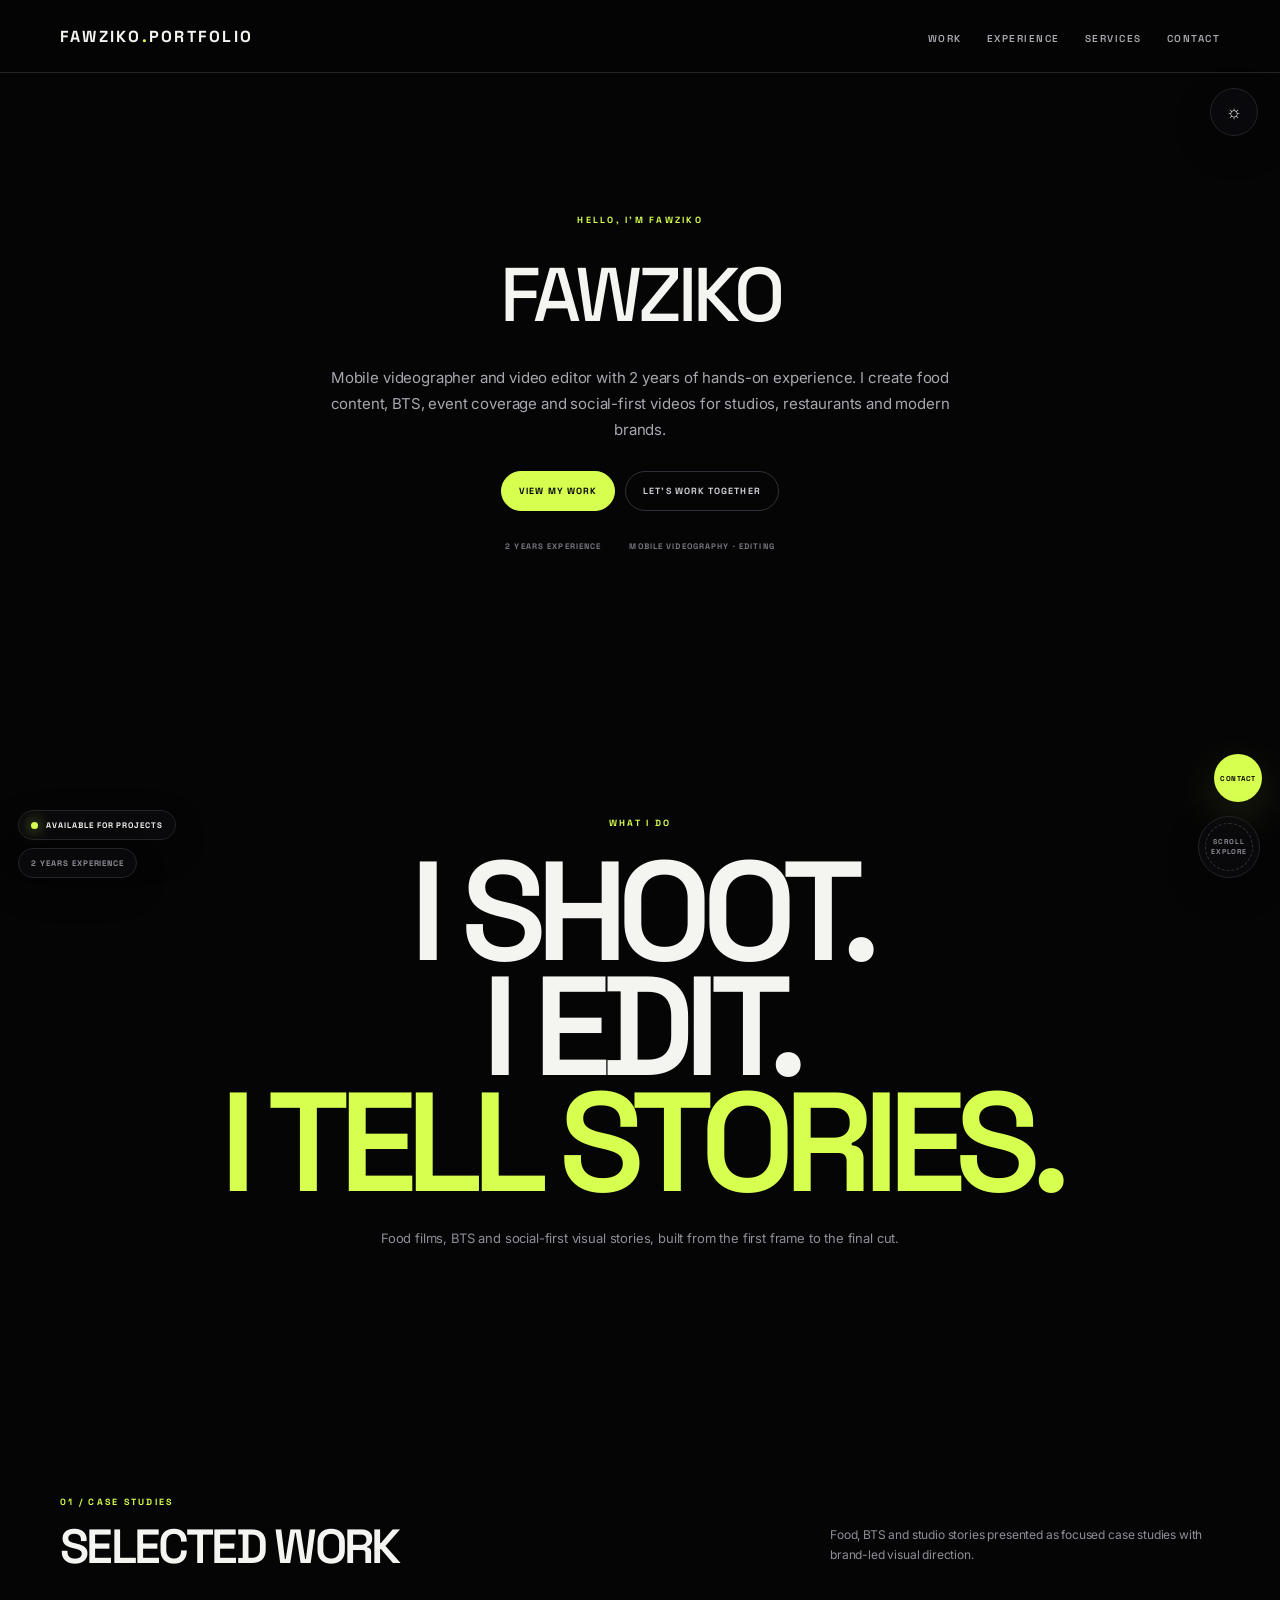
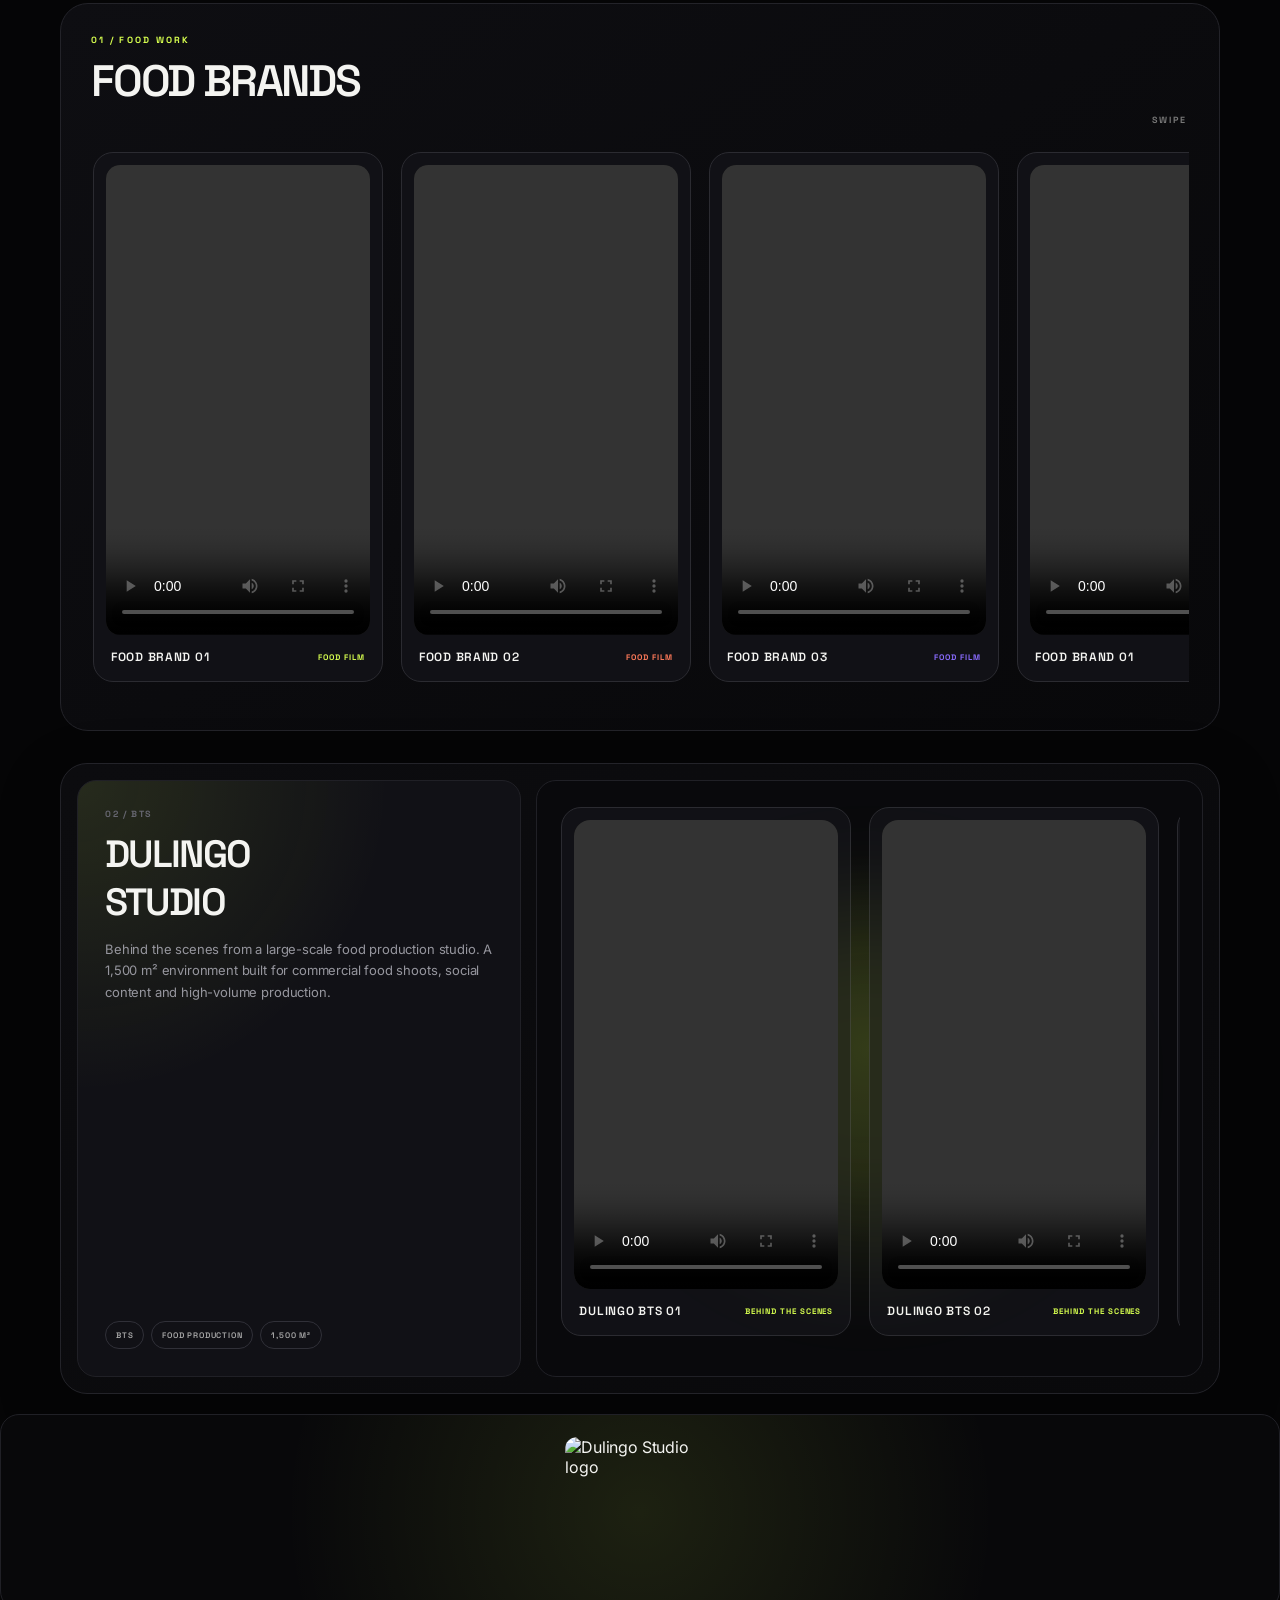
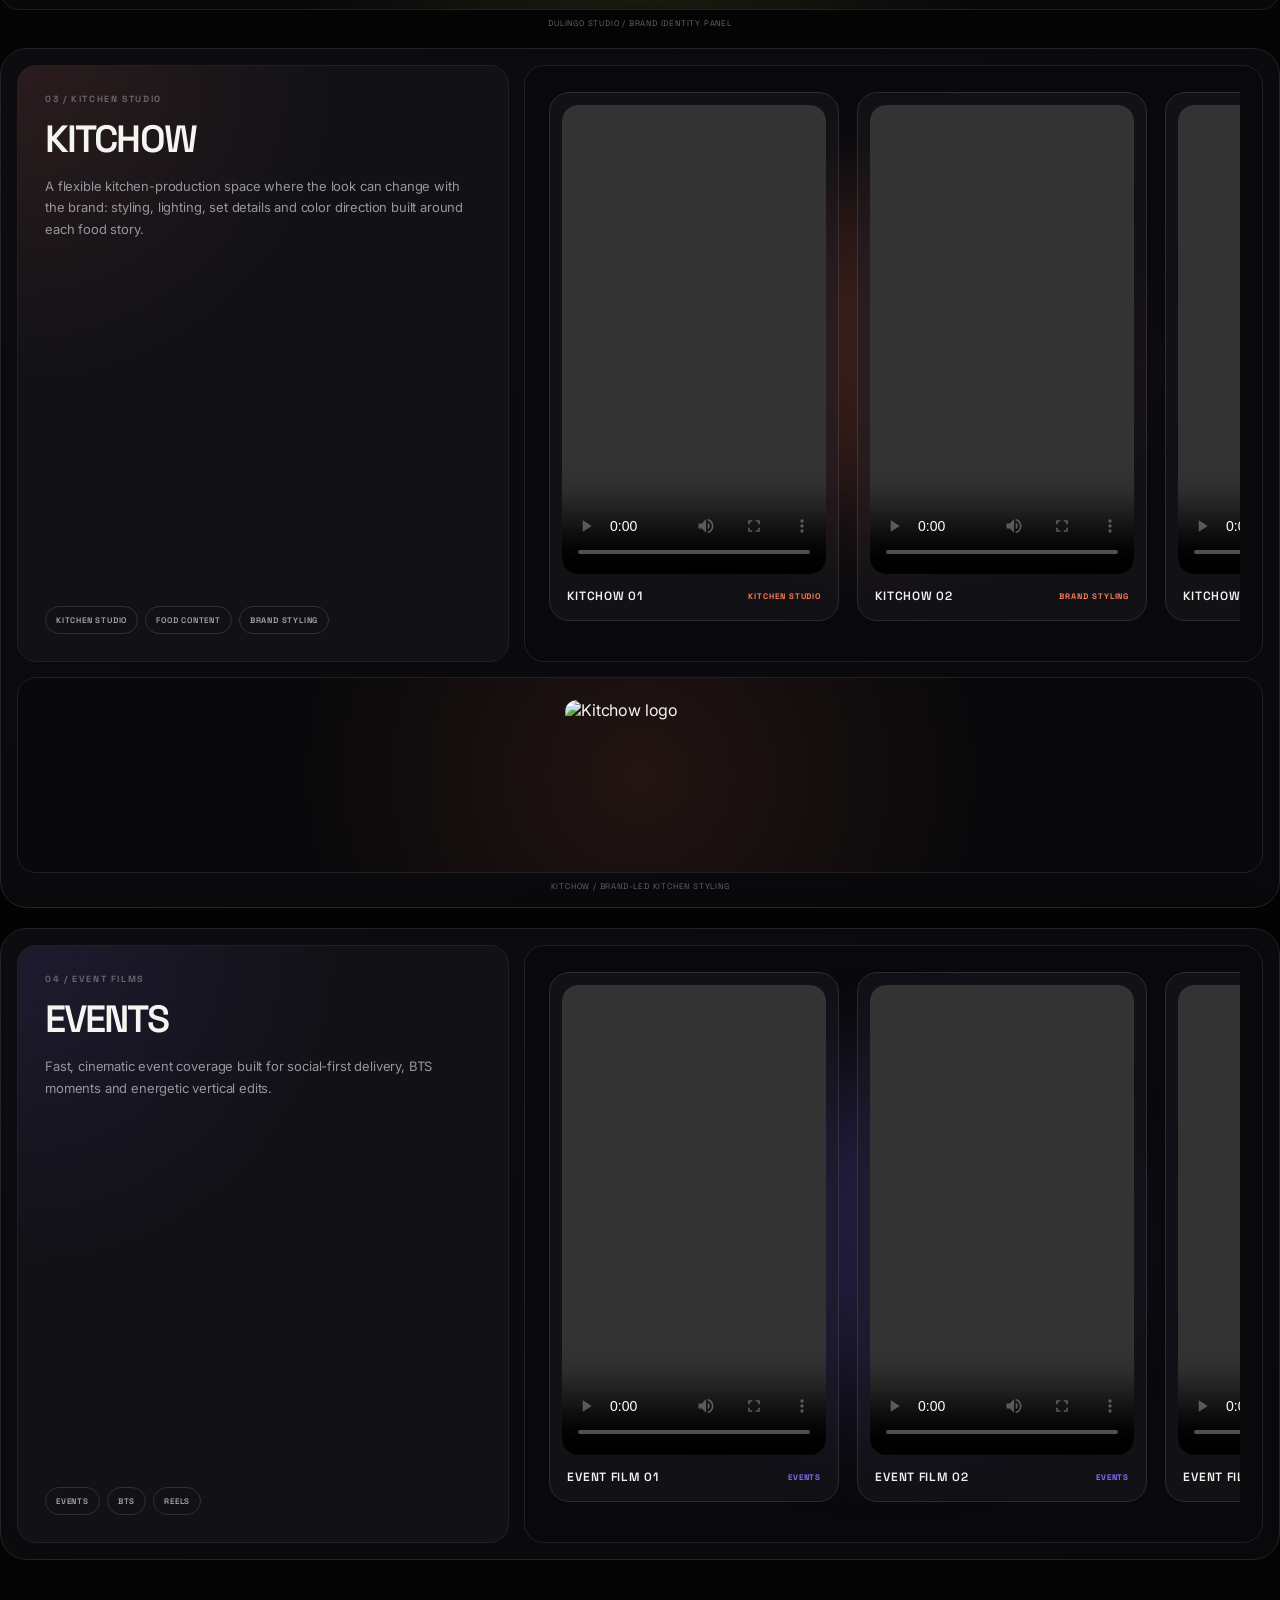
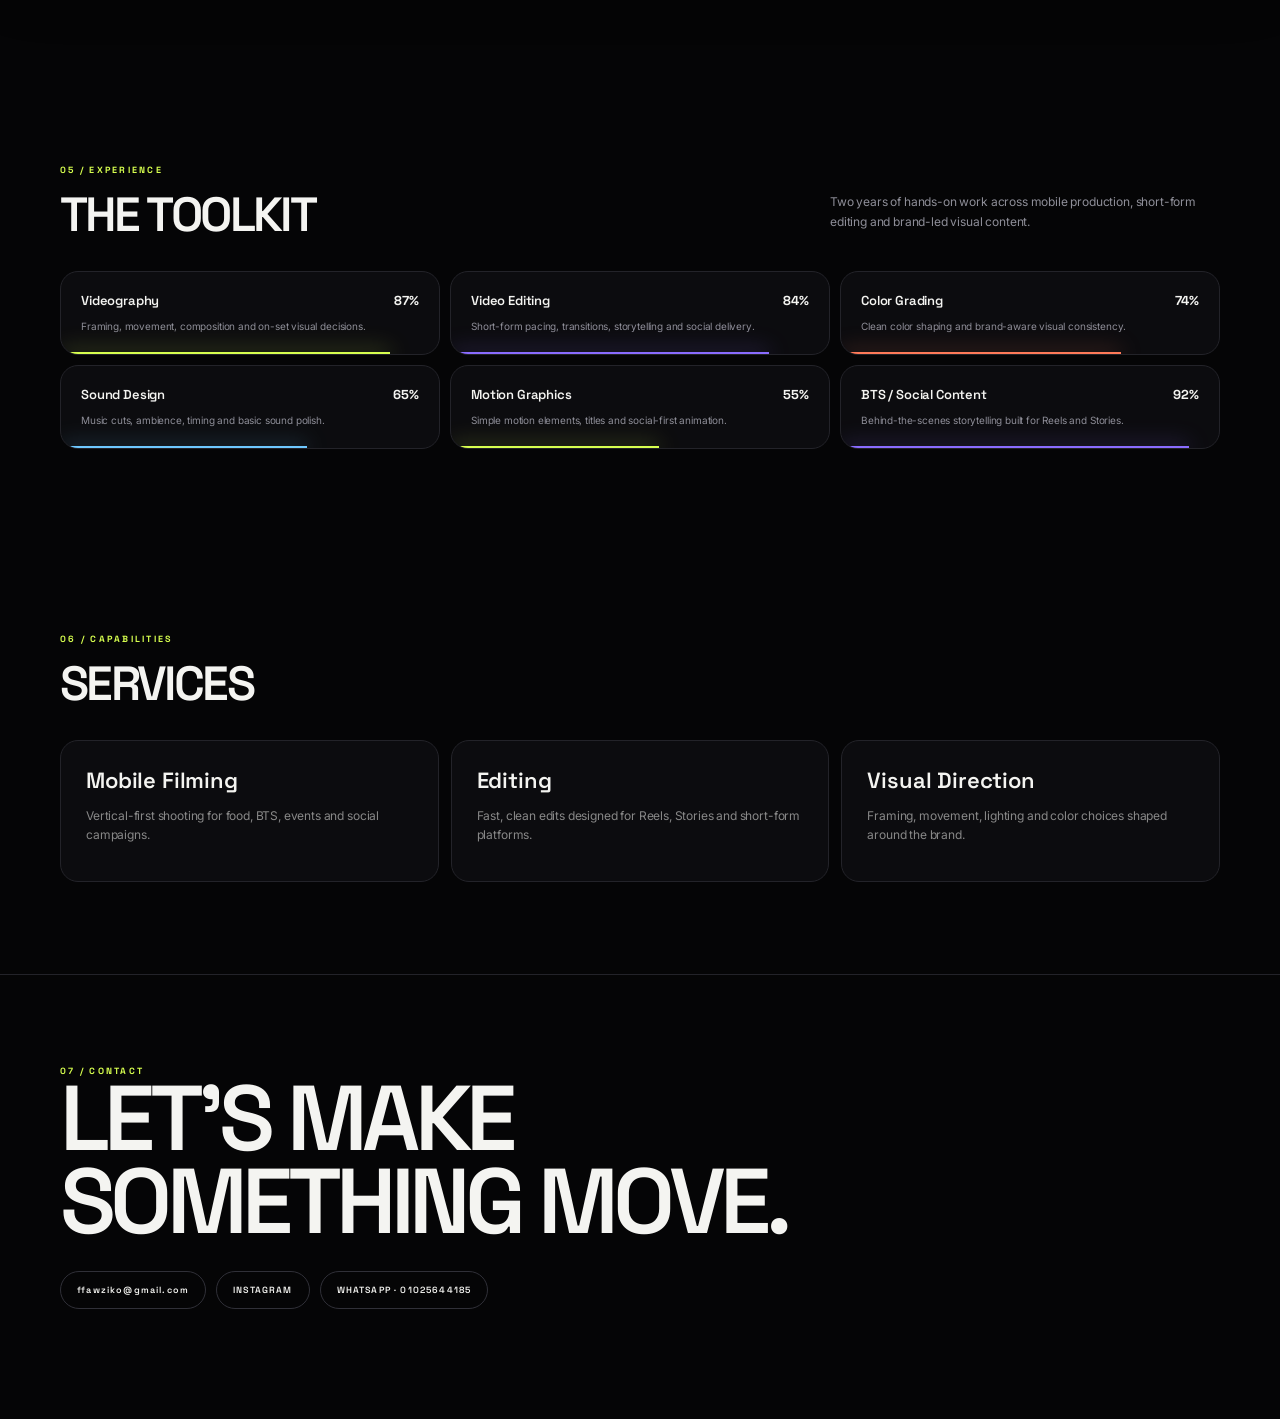
==== commit 2e46b757: "Add files via upload" ====
--- a/index_kitchow_fixed.html
+++ b/index_kitchow_fixed.html
@@ -113,13 +113,13 @@
 <section class="statement"><div class="wrap statement-inner"><div class="kicker">WHAT I DO</div><h2>I SHOOT.<br>I EDIT.<br><span>I TELL STORIES.</span></h2><p>Food films, BTS and social-first visual stories, built from the first frame to the final cut.</p></div></section>
 <section id="work"><div class="wrap"><div class="section-head"><div><div class="kicker">01 / CASE STUDIES</div><h2>SELECTED WORK</h2></div><p>Food, BTS and studio stories presented as focused case studies with brand-led visual direction.</p></div>
 <div class="food"><div class="kicker">01 / FOOD WORK</div><h2>FOOD BRANDS</h2><div class="carousel-head"><span>SWIPE</span></div><div class="brand-grid brand-carousel">
-<article class="native-card" style="--brand:#d7ff4f"><div class="video-wrap"><video controls playsinline muted autoplay loop preload="metadata"><source src="videos/food-01.mov" type="video/quicktime"><source src="videos/food-01.mp4" type="video/mp4"></video></div><div class="card-meta"><b>FOOD BRAND 01</b><span>FOOD FILM</span></div></article>
-<article class="native-card" style="--brand:#ff7a59"><div class="video-wrap"><video controls playsinline muted autoplay loop preload="metadata"><source src="videos/food-02.mov" type="video/quicktime"><source src="videos/food-02.mp4" type="video/mp4"></video></div><div class="card-meta"><b>FOOD BRAND 02</b><span>FOOD FILM</span></div></article>
-<article class="native-card" style="--brand:#8a6cff"><div class="video-wrap"><video controls playsinline muted autoplay loop preload="metadata"><source src="videos/food-03.mov" type="video/quicktime"><source src="videos/food-03.mp4" type="video/mp4"></video></div><div class="card-meta"><b>FOOD BRAND 03</b><span>FOOD FILM</span></div></article>
+<article class="native-card" style="--brand:#d7ff4f"><div class="video-wrap"><video controls playsinline loop preload="metadata"><source src="videos/food-01.mov" type="video/quicktime"><source src="videos/food-01.mp4" type="video/mp4"></video></div><div class="card-meta"><b>FOOD BRAND 01</b><span>FOOD FILM</span></div></article>
+<article class="native-card" style="--brand:#ff7a59"><div class="video-wrap"><video controls playsinline loop preload="metadata"><source src="videos/food-02.mov" type="video/quicktime"><source src="videos/food-02.mp4" type="video/mp4"></video></div><div class="card-meta"><b>FOOD BRAND 02</b><span>FOOD FILM</span></div></article>
+<article class="native-card" style="--brand:#8a6cff"><div class="video-wrap"><video controls playsinline loop preload="metadata"><source src="videos/food-03.mov" type="video/quicktime"><source src="videos/food-03.mp4" type="video/mp4"></video></div><div class="card-meta"><b>FOOD BRAND 03</b><span>FOOD FILM</span></div></article>
 </div></div>
-<article class="case" data-brand="dulingo"><div class="case-top"><div class="case-info"><div><div class="case-number">02 / BTS</div><h3>DULINGO<br>STUDIO</h3><p>Behind the scenes from a large-scale food production studio. A 1,500 m² environment built for commercial food shoots, social content and high-volume production.</p></div><div><div class="tags"><span>BTS</span><span>FOOD PRODUCTION</span><span>1,500 M²</span></div></div></div><div class="media-stage vertical-stage"><div class="case-carousel auto-carousel" data-carousel="dulingo"><article class="native-card" style="--brand:#d7ff4f"><div class="video-wrap"><video controls playsinline muted autoplay loop preload="metadata"><source src="videos/dulingo.mov" type="video/quicktime"><source src="videos/dulingo.mp4" type="video/mp4"></video></div><div class="card-meta"><b>DULINGO BTS 01</b><span>BEHIND THE SCENES</span></div></article><article class="native-card" style="--brand:#d7ff4f"><div class="video-wrap"><video controls playsinline muted autoplay loop preload="metadata"><source src="videos/dulingo-02.mov" type="video/quicktime"><source src="videos/dulingo-02.mp4" type="video/mp4"></video></div><div class="card-meta"><b>DULINGO BTS 02</b><span>BEHIND THE SCENES</span></div></article><article class="native-card" style="--brand:#d7ff4f"><div class="video-wrap"><video controls playsinline muted autoplay loop preload="metadata"><source src="videos/dulingo-03.mov" type="video/quicktime"><source src="videos/dulingo-03.mp4" type="video/mp4"></video></div><div class="card-meta"><b>DULINGO BTS 03</b><span>BEHIND THE SCENES</span></div></article></div></div></div></div></div><div class="logo-panel"><img src="assets/logos/dulingo.svg" alt="Dulingo Studio logo"></div><div class="logo-note">DULINGO STUDIO / BRAND IDENTITY PANEL</div></article>
-<article class="case" data-brand="kitchow"><div class="case-top"><div class="case-info"><div><div class="case-number">03 / KITCHEN STUDIO</div><h3>KITCHOW</h3><p>A flexible kitchen-production space where the look can change with the brand: styling, lighting, set details and color direction built around each food story.</p></div><div class="tags"><span>KITCHEN STUDIO</span><span>FOOD CONTENT</span><span>BRAND STYLING</span></div></div><div class="media-stage vertical-stage"><div class="case-carousel auto-carousel" data-carousel="kitchow"><article class="native-card" style="--brand:#ff7a59"><div class="video-wrap"><video controls playsinline muted autoplay loop preload="metadata"><source src="videos/kitchow.mov" type="video/quicktime"><source src="videos/kitchow.MP4" type="video/mp4"></video></div><div class="card-meta"><b>KITCHOW 01</b><span>KITCHEN STUDIO</span></div></article><article class="native-card" style="--brand:#ff7a59"><div class="video-wrap"><video controls playsinline muted autoplay loop preload="metadata"><source src="videos/kitchow-02.mov" type="video/quicktime"><source src="videos/kitchow-02.mp4" type="video/mp4"></video></div><div class="card-meta"><b>KITCHOW 02</b><span>BRAND STYLING</span></div></article><article class="native-card" style="--brand:#ff7a59"><div class="video-wrap"><video controls playsinline muted autoplay loop preload="metadata"><source src="videos/kitchow-03.mov" type="video/quicktime"><source src="videos/kitchow-03.mp4" type="video/mp4"></video></div><div class="card-meta"><b>KITCHOW 03</b><span>FOOD CONTENT</span></div></article></div></div></div></div></div><div class="logo-panel"><img src="assets/logos/kitchow.svg" alt="Kitchow logo"></div><div class="logo-note">KITCHOW / BRAND-LED KITCHEN STYLING</div></article>
-<article class="case" data-brand="events"><div class="case-top"><div class="case-info"><div><div class="case-number">04 / EVENT FILMS</div><h3>EVENTS</h3><p>Fast, cinematic event coverage built for social-first delivery, BTS moments and energetic vertical edits.</p></div><div class="tags"><span>EVENTS</span><span>BTS</span><span>REELS</span></div></div><div class="media-stage vertical-stage"><div class="case-carousel auto-carousel" data-carousel="events"><article class="native-card" style="--brand:#8a6cff"><div class="video-wrap"><video controls playsinline muted autoplay loop preload="metadata"><source src="videos/events.mov" type="video/quicktime"><source src="videos/events.mp4" type="video/mp4"></video></div><div class="card-meta"><b>EVENT FILM 01</b><span>EVENTS</span></div></article><article class="native-card" style="--brand:#8a6cff"><div class="video-wrap"><video controls playsinline muted autoplay loop preload="metadata"><source src="videos/events-02.mov" type="video/quicktime"><source src="videos/events-02.mp4" type="video/mp4"></video></div><div class="card-meta"><b>EVENT FILM 02</b><span>EVENTS</span></div></article><article class="native-card" style="--brand:#8a6cff"><div class="video-wrap"><video controls playsinline muted autoplay loop preload="metadata"><source src="videos/events-03.mov" type="video/quicktime"><source src="videos/events-03.mp4" type="video/mp4"></video></div><div class="card-meta"><b>EVENT FILM 03</b><span>EVENTS</span></div></article></div></div></div></div></div></article>
+<article class="case" data-brand="dulingo"><div class="case-top"><div class="case-info"><div><div class="case-number">02 / BTS</div><h3>DULINGO<br>STUDIO</h3><p>Behind the scenes from a large-scale food production studio. A 1,500 m² environment built for commercial food shoots, social content and high-volume production.</p></div><div><div class="tags"><span>BTS</span><span>FOOD PRODUCTION</span><span>1,500 M²</span></div></div></div><div class="media-stage vertical-stage"><div class="case-carousel auto-carousel" data-carousel="dulingo"><article class="native-card" style="--brand:#d7ff4f"><div class="video-wrap"><video controls playsinline loop preload="metadata"><source src="videos/dulingo.mov" type="video/quicktime"><source src="videos/dulingo.mp4" type="video/mp4"></video></div><div class="card-meta"><b>DULINGO BTS 01</b><span>BEHIND THE SCENES</span></div></article><article class="native-card" style="--brand:#d7ff4f"><div class="video-wrap"><video controls playsinline loop preload="metadata"><source src="videos/dulingo-02.mov" type="video/quicktime"><source src="videos/dulingo-02.mp4" type="video/mp4"></video></div><div class="card-meta"><b>DULINGO BTS 02</b><span>BEHIND THE SCENES</span></div></article><article class="native-card" style="--brand:#d7ff4f"><div class="video-wrap"><video controls playsinline loop preload="metadata"><source src="videos/dulingo-03.mov" type="video/quicktime"><source src="videos/dulingo-03.mp4" type="video/mp4"></video></div><div class="card-meta"><b>DULINGO BTS 03</b><span>BEHIND THE SCENES</span></div></article></div></div></div></div></div><div class="logo-panel"><img src="assets/logos/dulingo.svg" alt="Dulingo Studio logo"></div><div class="logo-note">DULINGO STUDIO / BRAND IDENTITY PANEL</div></article>
+<article class="case" data-brand="kitchow"><div class="case-top"><div class="case-info"><div><div class="case-number">03 / KITCHEN STUDIO</div><h3>KITCHOW</h3><p>A flexible kitchen-production space where the look can change with the brand: styling, lighting, set details and color direction built around each food story.</p></div><div class="tags"><span>KITCHEN STUDIO</span><span>FOOD CONTENT</span><span>BRAND STYLING</span></div></div><div class="media-stage vertical-stage"><div class="case-carousel auto-carousel" data-carousel="kitchow"><article class="native-card" style="--brand:#ff7a59"><div class="video-wrap"><video controls playsinline loop preload="metadata"><source src="videos/kitchow.mov" type="video/quicktime"><source src="videos/kitchow.MP4" type="video/mp4"></video></div><div class="card-meta"><b>KITCHOW 01</b><span>KITCHEN STUDIO</span></div></article><article class="native-card" style="--brand:#ff7a59"><div class="video-wrap"><video controls playsinline loop preload="metadata"><source src="videos/kitchow-02.mov" type="video/quicktime"><source src="videos/kitchow-02.mp4" type="video/mp4"></video></div><div class="card-meta"><b>KITCHOW 02</b><span>BRAND STYLING</span></div></article><article class="native-card" style="--brand:#ff7a59"><div class="video-wrap"><video controls playsinline loop preload="metadata"><source src="videos/kitchow-03.mov" type="video/quicktime"><source src="videos/kitchow-03.mp4" type="video/mp4"></video></div><div class="card-meta"><b>KITCHOW 03</b><span>FOOD CONTENT</span></div></article></div></div></div></div></div><div class="logo-panel"><img src="assets/logos/kitchow.svg" alt="Kitchow logo"></div><div class="logo-note">KITCHOW / BRAND-LED KITCHEN STYLING</div></article>
+<article class="case" data-brand="events"><div class="case-top"><div class="case-info"><div><div class="case-number">04 / EVENT FILMS</div><h3>EVENTS</h3><p>Fast, cinematic event coverage built for social-first delivery, BTS moments and energetic vertical edits.</p></div><div class="tags"><span>EVENTS</span><span>BTS</span><span>REELS</span></div></div><div class="media-stage vertical-stage"><div class="case-carousel auto-carousel" data-carousel="events"><article class="native-card" style="--brand:#8a6cff"><div class="video-wrap"><video controls playsinline loop preload="metadata"><source src="videos/events.mov" type="video/quicktime"><source src="videos/events.mp4" type="video/mp4"></video></div><div class="card-meta"><b>EVENT FILM 01</b><span>EVENTS</span></div></article><article class="native-card" style="--brand:#8a6cff"><div class="video-wrap"><video controls playsinline loop preload="metadata"><source src="videos/events-02.mov" type="video/quicktime"><source src="videos/events-02.mp4" type="video/mp4"></video></div><div class="card-meta"><b>EVENT FILM 02</b><span>EVENTS</span></div></article><article class="native-card" style="--brand:#8a6cff"><div class="video-wrap"><video controls playsinline loop preload="metadata"><source src="videos/events-03.mov" type="video/quicktime"><source src="videos/events-03.mp4" type="video/mp4"></video></div><div class="card-meta"><b>EVENT FILM 03</b><span>EVENTS</span></div></article></div></div></div></div></div></article>
 </div></section>
 <section id="skills"><div class="wrap"><div class="section-head"><div><div class="kicker">05 / EXPERIENCE</div><h2>THE TOOLKIT</h2></div><p>Two years of hands-on work across mobile production, short-form editing and brand-led visual content.</p></div><div class="skills"><div class="skill" style="--pct:87%;--brand:#d7ff4f"><div class="skill-top"><b>Videography</b><strong>87%</strong></div><p>Framing, movement, composition and on-set visual decisions.</p></div><div class="skill" style="--pct:84%;--brand:#8a6cff"><div class="skill-top"><b>Video Editing</b><strong>84%</strong></div><p>Short-form pacing, transitions, storytelling and social delivery.</p></div><div class="skill" style="--pct:74%;--brand:#ff7a59"><div class="skill-top"><b>Color Grading</b><strong>74%</strong></div><p>Clean color shaping and brand-aware visual consistency.</p></div><div class="skill" style="--pct:65%;--brand:#6ec8ff"><div class="skill-top"><b>Sound Design</b><strong>65%</strong></div><p>Music cuts, ambience, timing and basic sound polish.</p></div><div class="skill" style="--pct:55%;--brand:#d7ff4f"><div class="skill-top"><b>Motion Graphics</b><strong>55%</strong></div><p>Simple motion elements, titles and social-first animation.</p></div><div class="skill" style="--pct:92%;--brand:#8a6cff"><div class="skill-top"><b>BTS / Social Content</b><strong>92%</strong></div><p>Behind-the-scenes storytelling built for Reels and Stories.</p></div></div></div></section>
 <section id="services"><div class="wrap"><div class="section-head"><div><div class="kicker">06 / CAPABILITIES</div><h2>SERVICES</h2></div></div><div class="services"><div class="service"><b>Mobile Filming</b><p>Vertical-first shooting for food, BTS, events and social campaigns.</p></div><div class="service"><b>Editing</b><p>Fast, clean edits designed for Reels, Stories and short-form platforms.</p></div><div class="service"><b>Visual Direction</b><p>Framing, movement, lighting and color choices shaped around the brand.</p></div></div></div></section>
@@ -143,54 +143,68 @@
   carousels.forEach(el=>{
     const original=[...el.querySelectorAll('.native-card')];
     if(!original.length) return;
-    // Clone one full set so the marquee can loop without a visible jump.
+
+    // Seamless duplicate set.
     original.forEach(card=>el.appendChild(card.cloneNode(true)));
-    const cards=[...el.querySelectorAll('.native-card')];
-    const videos=[...el.querySelectorAll('video')];
-    let down=false,startX=0,startScroll=0,paused=false,raf=0,last=performance.now();
-    const setSize=()=>{
-      let total=0;
-      original.forEach(c=>total+=c.getBoundingClientRect().width+parseFloat(getComputedStyle(el).gap||0));
-      return total;
-    };
+
+    let down=false, startX=0, startScroll=0, paused=false, raf=0, last=performance.now();
+    const gap=()=>parseFloat(getComputedStyle(el).gap||0);
+    const setSize=()=>original.reduce((sum,c)=>sum+c.getBoundingClientRect().width+gap(),0);
+
     function normalize(){
       const half=setSize();
       if(!half) return;
       if(el.scrollLeft>=half) el.scrollLeft-=half;
       if(el.scrollLeft<0) el.scrollLeft+=half;
     }
-    function playCenter(){
-      const r=el.getBoundingClientRect(),cx=r.left+r.width/2;
-      let best=-1,dist=Infinity;
-      cards.forEach((c,i)=>{const q=c.getBoundingClientRect(),d=Math.abs(q.left+q.width/2-cx);if(d<dist){dist=d;best=i;}});
-      videos.forEach((v,i)=>{if(i===best){v.muted=true;v.play().catch(()=>{});}else v.pause();});
-    }
+
     function tick(now){
       const dt=Math.min(32,now-last); last=now;
-      if(!paused&&!document.hidden&&el.scrollWidth>el.clientWidth){
-        el.scrollLeft+=dt*0.045;
+      if(!paused && !document.hidden && el.scrollWidth>el.clientWidth){
+        // Very slow floating movement. Videos are NEVER paused by the carousel.
+        el.scrollLeft += dt*0.030;
         normalize();
-        playCenter();
       }
       raf=requestAnimationFrame(tick);
     }
+
     el.addEventListener('pointerdown',e=>{
-      if(e.pointerType==='mouse'&&e.button!==0)return;
-      down=true; paused=true; startX=e.clientX; startScroll=el.scrollLeft;
+      if(e.pointerType==='mouse' && e.button!==0) return;
+      down=true; paused=true;
+      startX=e.clientX; startScroll=el.scrollLeft;
       el.setPointerCapture?.(e.pointerId);
+      el.style.scrollBehavior='auto';
     });
-    el.addEventListener('pointermove',e=>{if(!down)return;el.scrollLeft=startScroll-(e.clientX-startX);normalize();playCenter();});
-    const end=()=>{if(!down)return;down=false;setTimeout(()=>{paused=false;playCenter();},500);};
-    el.addEventListener('pointerup',end); el.addEventListener('pointercancel',end);
-    el.addEventListener('wheel',()=>{paused=true;clearTimeout(el._resume);el._resume=setTimeout(()=>{paused=false;playCenter();},900);},{passive:true});
-    el.addEventListener('mouseenter',()=>paused=true);
-    el.addEventListener('mouseleave',()=>paused=false);
-    new IntersectionObserver(entries=>entries.forEach(entry=>{
-      if(entry.isIntersecting){paused=false;playCenter();}
-      else{paused=true;videos.forEach(v=>v.pause());}
-    }),{threshold:.2}).observe(el);
-    window.addEventListener('resize',()=>{normalize();playCenter();},{passive:true});
-    playCenter();
+
+    el.addEventListener('pointermove',e=>{
+      if(!down) return;
+      el.scrollLeft=startScroll-(e.clientX-startX);
+      normalize();
+    });
+
+    const end=()=>{
+      if(!down) return;
+      down=false;
+      // Resume gently after the finger/mouse is released.
+      setTimeout(()=>{paused=false;},180);
+    };
+    el.addEventListener('pointerup',end);
+    el.addEventListener('pointercancel',end);
+
+    // Wheel/trackpad temporarily hands control to the user.
+    el.addEventListener('wheel',()=>{
+      paused=true;
+      clearTimeout(el._resume);
+      el._resume=setTimeout(()=>{paused=false;},500);
+    },{passive:true});
+
+    // On desktop, don't stop the carousel just because the pointer is over it.
+    el.addEventListener('mouseenter',()=>{ });
+    el.addEventListener('mouseleave',()=>{ });
+
+    // IMPORTANT: no code here calls video.pause().
+    // A video started by the user keeps playing while the cards float left/right.
+    window.addEventListener('resize',normalize,{passive:true});
     raf=requestAnimationFrame(tick);
   });
 })();
